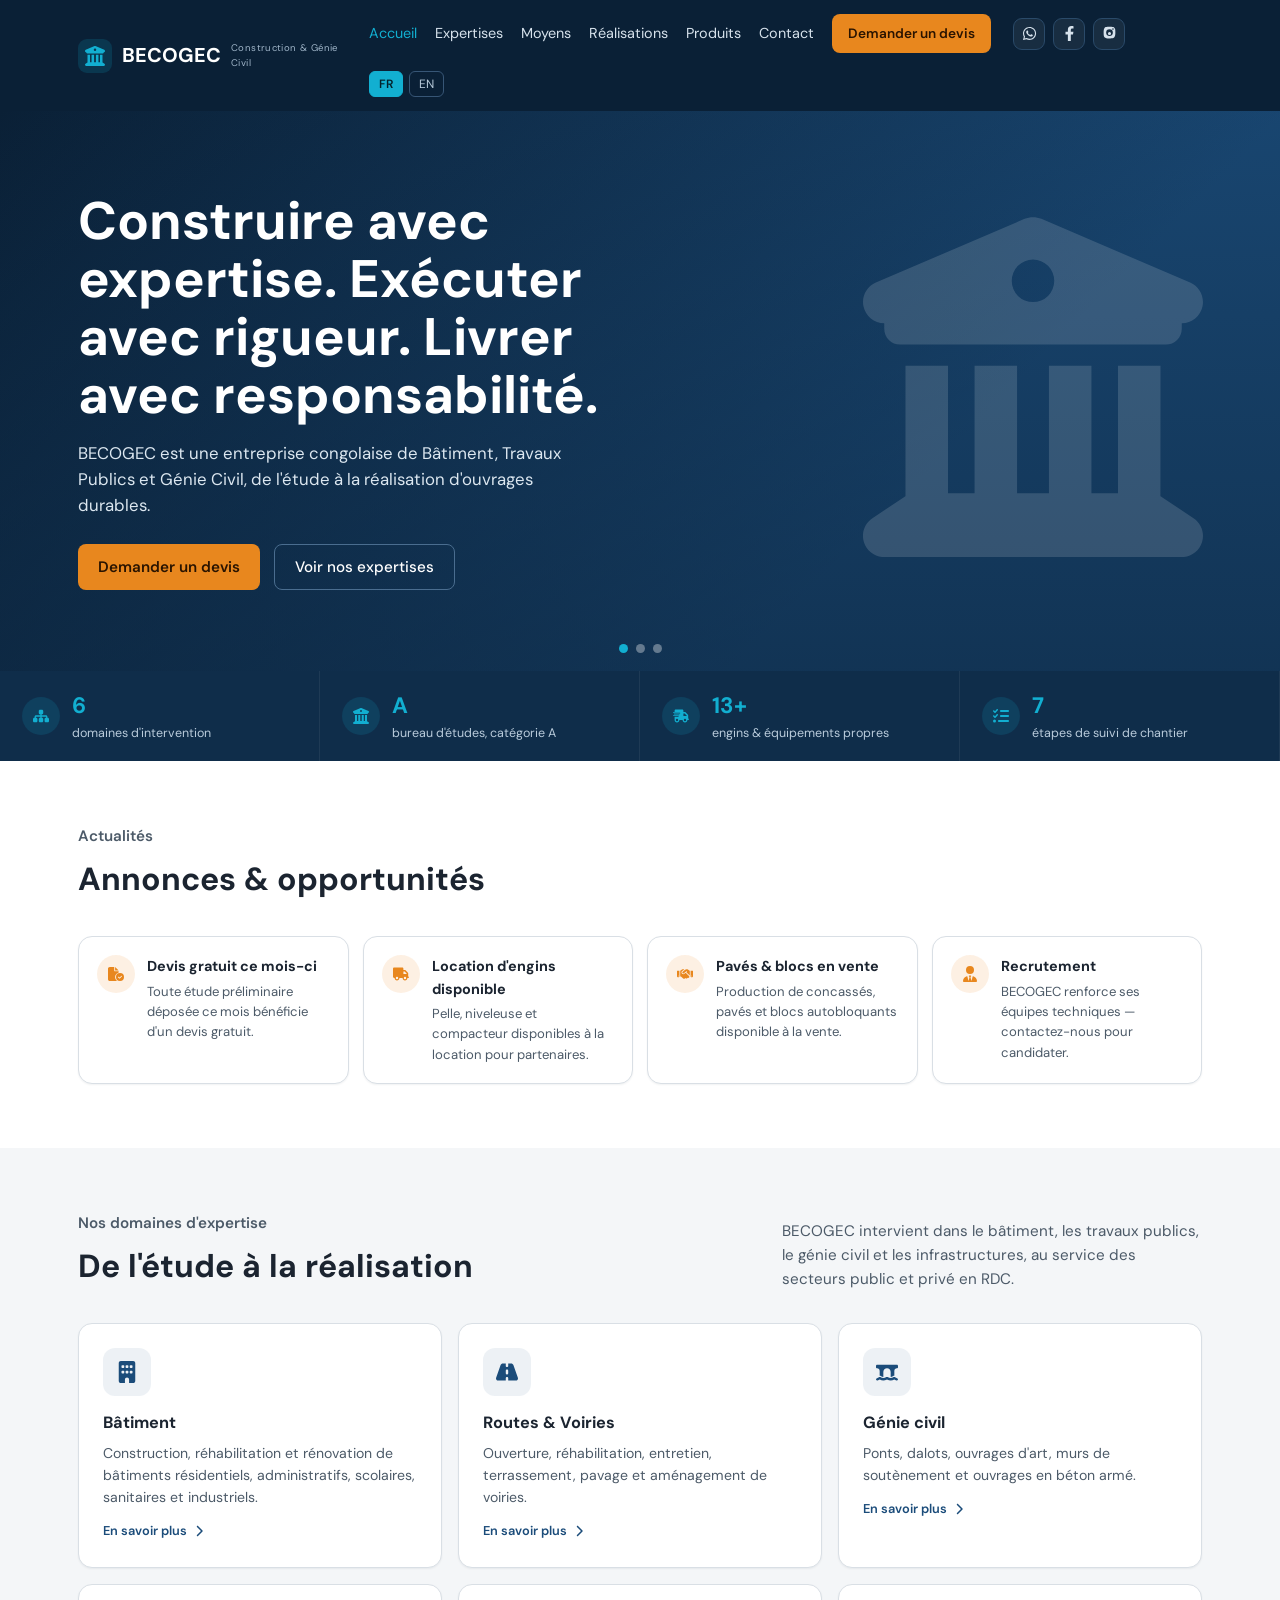
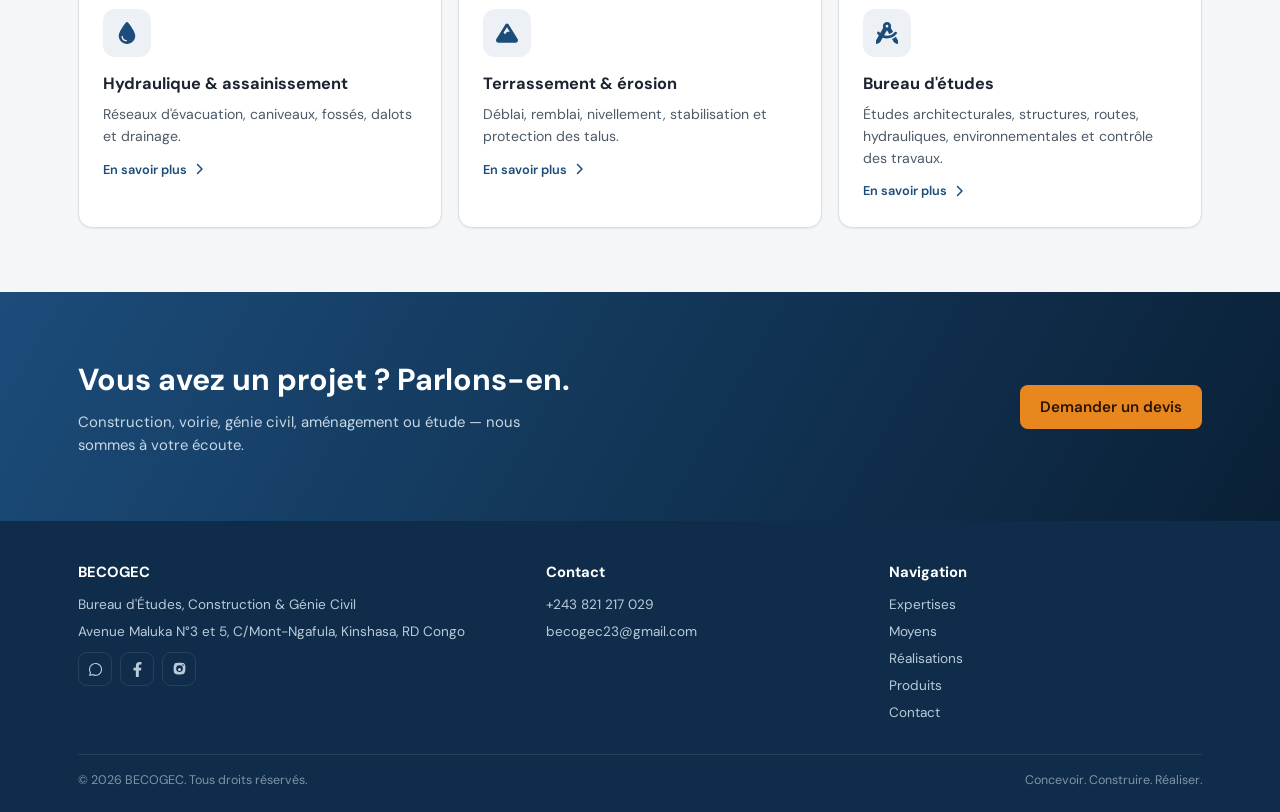
==== becogec-site/index.html @ b19f6047 "Site BECOGEC V1" ====
<!DOCTYPE html>
<html lang="fr">
<head>
<meta charset="UTF-8">
<meta name="viewport" content="width=device-width, initial-scale=1, viewport-fit=cover">
<title>BECOGEC — Bureau d'Études, Construction & Génie Civil</title>
<link rel="preload" as="font" type="font/woff2" href="fonts/dm-sans-variable.woff2">
<link rel="stylesheet" href="css/style.css">
</head>
<body>

<!-- SITE FICTIF / PROJET DE DÉMONSTRATION EN COURS DE DÉVELOPPEMENT — informations non contractuelles, à ne pas utiliser pour des transactions réelles. -->

<header>
  <div class="topbar">
    <div class="brand" data-nav="accueil"><span class="ico" data-icon="stats-bureau" data-size="20"></span>BECOGEC<small data-i18n="tagline_small">Construction & Génie Civil</small></div>
    <nav>
      <div class="navlinks">
        <a data-page="accueil" data-i18n="navh">Accueil</a>
        <a data-page="expertises" data-i18n="nav1">Expertises</a>
        <a data-page="moyens" data-i18n="nav2">Moyens</a>
        <a data-page="realisations" data-i18n="nav5">Réalisations</a>
        <a data-page="produits" data-i18n="nav3">Produits</a>
        <a data-page="contact" data-i18n="nav4">Contact</a>
        <a class="cta-btn" data-nav="contact" data-i18n="nav_cta">Demander un devis</a>
      </div>
      <div class="social">
        <a href="https://wa.me/243821217029" target="_blank" rel="noopener" aria-label="WhatsApp"><svg viewBox="0 0 448 512"><path d="M380.9 97.1C339 55.1 283.2 32 223.9 32c-122.4 0-222 99.6-222 222 0 39.1 10.2 77.3 29.6 111L0 480l117.7-30.9c32.4 17.7 68.9 27 106.1 27h.1c122.3 0 224.1-99.6 224.1-222 0-59.3-25.2-115-67.1-157zm-157 341.6c-33.2 0-65.7-8.9-94-25.7l-6.7-4-69.8 18.3L72 359.2l-4.4-7c-18.5-29.4-28.2-63.3-28.2-98.2 0-101.7 82.8-184.5 184.6-184.5 49.3 0 95.6 19.2 130.4 54.1 34.8 34.9 56.2 81.2 56.1 130.5 0 101.8-84.9 184.6-186.6 184.6zm101.2-138.2c-5.5-2.8-32.8-16.2-37.9-18-5.1-1.9-8.8-2.8-12.5 2.8-3.7 5.6-14.3 18-17.6 21.8-3.2 3.7-6.5 4.2-12 1.4-32.6-16.3-54-29.1-75.5-66-5.7-9.8 5.7-9.1 16.3-30.3 1.8-3.7.9-6.9-.5-9.7-1.4-2.8-12.5-30.1-17.1-41.2-4.5-10.8-9.1-9.3-12.5-9.5-3.2-.2-6.9-.2-10.6-.2-3.7 0-9.7 1.4-14.8 6.9-5.1 5.6-19.4 19-19.4 46.3 0 27.3 19.9 53.7 22.6 57.4 2.8 3.7 39.1 59.7 94.8 83.8 35.2 15.2 49 16.5 66.6 13.9 10.7-1.6 32.8-13.4 37.4-26.4 4.6-13 4.6-24.1 3.2-26.4-1.3-2.5-5-3.9-10.5-6.6z"/></svg></a>
        <a href="https://facebook.com/becogec" target="_blank" rel="noopener" aria-label="Facebook"><svg viewBox="0 0 320 512"><path d="M279.1 288l14.2-92.7h-88.9v-60.1c0-25.4 12.4-50.1 52.2-50.1h40.4V6.3S260.4 0 225.4 0c-73.2 0-121 44.4-121 124.7v70.6H22.9V288h81.5v224h100.2V288z"/></svg></a>
        <a href="https://instagram.com/becogec" target="_blank" rel="noopener" aria-label="Instagram"><svg viewBox="0 0 448 512"><path d="M224 202.7A53.3 53.3 0 1 0 224 309.3 53.3 53.3 0 1 0 224 202.7zM398.8 80c-7.8-19.9-23-35.1-42.9-42.9C325.1 24 251.6 24 224 24s-101.1 0-131.9 13.1c-19.9 7.8-35.1 23-42.9 42.9C24 122.9 24 196.4 24 224s0 101.1 13.1 131.9c7.8 19.9 23 35.1 42.9 42.9C122.9 424 196.4 424 224 424s101.1 0 131.9-13.1c19.9-7.8 35.1-23 42.9-42.9C424 325.1 424 251.6 424 224s0-101.1-13.1-131.9zM224 338.7A114.7 114.7 0 1 1 224 109.3 114.7 114.7 0 1 1 224 338.7zM342.8 132.6a26.7 26.7 0 1 1 0-53.4 26.7 26.7 0 1 1 0 53.4z"/></svg></a>
      </div>
      <div class="langbtns">
        <button data-lang="fr" class="active">FR</button>
        <button data-lang="en">EN</button>
      </div>
    </nav>
  </div>
</header>

<main>

<!-- ACCUEIL -->
<div class="page active" id="page-accueil">
  <section class="hero" style="padding:0;">
    <div class="carousel">
      <div class="slide active"><div class="bg"></div><div class="glyph" data-icon="stats-bureau"></div>
        <div class="slide-inner"><h1 data-i18n="hero_title">Construire avec expertise. Exécuter avec rigueur. Livrer avec responsabilité.</h1>
        <p data-i18n="hero_lead">BECOGEC est une entreprise congolaise de Bâtiment, Travaux Publics et Génie Civil, de l'étude à la réalisation d'ouvrages durables.</p>
        <div class="ctas"><button class="btn-primary" data-nav="contact" data-i18n="hero_cta1">Demander un devis</button><button class="btn-ghost" data-nav="expertises" data-i18n="hero_cta2">Voir nos expertises</button></div></div>
      </div>
      <div class="slide"><div class="bg"></div><div class="glyph" data-icon="routes"></div>
        <div class="slide-inner"><h1 data-i18n="s_r_t">Routes, ouvrages d'art et infrastructures</h1>
        <p data-i18n="s_r_d">Un parc matériel propre — pelle, niveleuse, compacteur, camion-benne — pour exécuter sans dépendre de la sous-traitance.</p>
        <div class="ctas"><button class="btn-primary" data-nav="moyens" data-i18n="s_r_cta">Voir nos équipements</button></div></div>
      </div>
      <div class="slide"><div class="bg"></div><div class="glyph" data-icon="bureau-etudes"></div>
        <div class="slide-inner"><h1 data-i18n="s_b_t">Étude et exécution, une seule équipe</h1>
        <p data-i18n="s_b_d">Un bureau d'études de catégorie A intégré, pour une continuité maîtrisée entre conception et chantier.</p>
        <div class="ctas"><button class="btn-primary" data-nav="realisations" data-i18n="s_b_cta">Nos réalisations</button></div></div>
      </div>
      <div class="dots"></div>
    </div>
    <div class="hero-stats">
      <div><span class="icon-circle on-dark" data-icon="stats-domaines" data-size="16"></span><span><b>6</b><span data-i18n="stat1">domaines d'intervention</span></span></div>
      <div><span class="icon-circle on-dark" data-icon="stats-bureau" data-size="16"></span><span><b>A</b><span data-i18n="stat2">bureau d'études, catégorie A</span></span></div>
      <div><span class="icon-circle on-dark" data-icon="stats-engins" data-size="16"></span><span><b>13+</b><span data-i18n="stat3">engins & équipements propres</span></span></div>
      <div><span class="icon-circle on-dark" data-icon="stats-etapes" data-size="16"></span><span><b>7</b><span data-i18n="stat4">étapes de suivi de chantier</span></span></div>
    </div>
  </section>

  <section class="ads">
    <div class="wrap">
      <div class="section-head"><div><p class="eyebrow" data-i18n="ads_eyebrow">Actualités</p><h2 class="h2" data-i18n="ads_title">Annonces &amp; opportunités</h2></div></div>
      <div class="ads-grid">
        <div class="ad"><span class="icon-circle amber" data-icon="devis" data-size="16"></span><div><b data-i18n="ad1_t">Devis gratuit ce mois-ci</b><p data-i18n="ad1_d">Toute étude préliminaire déposée ce mois bénéficie d'un devis gratuit.</p></div></div>
        <div class="ad"><span class="icon-circle amber" data-icon="camion-benne" data-size="16"></span><div><b data-i18n="ad2_t">Location d'engins disponible</b><p data-i18n="ad2_d">Pelle, niveleuse et compacteur disponibles à la location pour partenaires.</p></div></div>
        <div class="ad"><span class="icon-circle amber" data-icon="vente" data-size="16"></span><div><b data-i18n="ad3_t">Pavés &amp; blocs en vente</b><p data-i18n="ad3_d">Production de concassés, pavés et blocs autobloquants disponible à la vente.</p></div></div>
        <div class="ad"><span class="icon-circle amber" data-icon="emplois" data-size="16"></span><div><b data-i18n="ad4_t">Recrutement</b><p data-i18n="ad4_d">BECOGEC renforce ses équipes techniques — contactez-nous pour candidater.</p></div></div>
      </div>
    </div>
  </section>

  <section id="expertises-preview">
    <div class="wrap">
      <div class="section-head"><div><p class="eyebrow" data-i18n="exp_eyebrow">Nos domaines d'expertise</p><h2 class="h2" data-i18n="exp_title">De l'étude à la réalisation</h2></div>
      <p data-i18n="exp_desc">BECOGEC intervient dans le bâtiment, les travaux publics, le génie civil et les infrastructures, au service des secteurs public et privé en RDC.</p></div>
      <div class="grid" id="home-domain-grid"></div>
    </div>
  </section>

  <section class="cta-band"><div class="wrap">
    <div><h2 data-i18n="ct_title">Vous avez un projet ? Parlons-en.</h2><p data-i18n="ct_desc">Construction, voirie, génie civil, aménagement ou étude — nous sommes à votre écoute.</p></div>
    <button class="btn-primary" data-nav="contact" data-i18n="ct_cta">Demander un devis</button>
  </div></section>
</div>

<!-- EXPERTISES -->
<div class="page" id="page-expertises">
  <section><div class="wrap">
    <div class="section-head"><div><p class="eyebrow" data-i18n="exp_eyebrow">Nos domaines d'expertise</p><h2 class="h2" data-i18n="exp_title">De l'étude à la réalisation</h2></div>
    <p data-i18n="exp_desc">BECOGEC intervient dans le bâtiment, les travaux publics, le génie civil et les infrastructures, au service des secteurs public et privé en RDC.</p></div>
    <div class="grid" id="expertises-grid"></div>
  </div></section>
</div>

<!-- EXPERTISE DETAIL -->
<div class="page" id="page-detail">
  <section class="detail-hero"><div class="wrap">
    <span class="detail-back" data-nav="expertises"><span class="ico icon-flip" data-icon="chevron" data-size="12"></span><span data-i18n="back">Retour aux expertises</span></span>
    <span class="icon-tile on-dark" id="detail-icon"></span>
    <h1 id="detail-title"></h1>
    <p id="detail-desc"></p>
  </div></section>
  <section><div class="wrap">
    <ul class="bullets" id="detail-bullets"></ul>
  </div></section>
</div>

<!-- MOYENS -->
<div class="page" id="page-moyens">
  <section class="band-dark"><div class="wrap">
    <div class="section-head"><div><p class="eyebrow" style="color:var(--cyan);" data-i18n="moy_eyebrow">Nos moyens</p><h2 class="h2" data-i18n="moy_title">Un parc matériel pour des chantiers autonomes</h2></div>
    <p data-i18n="moy_desc">Équipements propres mobilisés directement sur nos chantiers, avec possibilité de location pour partenaires.</p></div>
    <div class="eq-list">
      <div class="eq-item"><span class="icon-circle on-dark" data-icon="excavatrice" data-size="18"></span><div><b data-i18n="e1_t">Pelle excavatrice</b><span data-i18n="e1_d">Caterpillar 320 D3 GC, sur chenilles</span></div></div>
      <div class="eq-item"><span class="icon-circle on-dark" data-icon="niveleuse" data-size="18"></span><div><b data-i18n="e2_t">Niveleuse</b><span data-i18n="e2_d">Zoomlion PY190B</span></div></div>
      <div class="eq-item"><span class="icon-circle on-dark" data-icon="compacteur" data-size="18"></span><div><b data-i18n="e3_t">Compacteur</b><span data-i18n="e3_d">Caterpillar CB24B</span></div></div>
      <div class="eq-item"><span class="icon-circle on-dark" data-icon="camion-benne" data-size="18"></span><div><b data-i18n="e4_t">Camion-benne</b><span data-i18n="e4_d">Sinotruk Howo 6x4, 30 tonnes</span></div></div>
      <div class="eq-item"><span class="icon-circle on-dark" data-icon="concasseur" data-size="18"></span><div><b data-i18n="e5_t">Concasseur</b><span data-i18n="e5_d">Production de concassés 2/8 pour pavés</span></div></div>
      <div class="eq-item"><span class="icon-circle on-dark" data-icon="generateur" data-size="18"></span><div><b data-i18n="e6_t">Groupe électrogène</b><span data-i18n="e6_d">6 KVA avec poste à souder intégré</span></div></div>
      <div class="eq-item"><span class="icon-circle on-dark" data-icon="machine-paves" data-size="18"></span><div><b data-i18n="e7_t">Machine à pavés</b><span data-i18n="e7_d">Production de pavés et blocs autobloquants</span></div></div>
      <div class="eq-item"><span class="icon-circle on-dark" data-icon="solaire" data-size="18"></span><div><b data-i18n="e8_t">Panneaux &amp; pompes solaires</b><span data-i18n="e8_d">Autonomie en eau et énergie sur site</span></div></div>
      <div class="eq-item"><span class="icon-circle on-dark" data-icon="tricycles" data-size="18"></span><div><b data-i18n="e9_t">Tricycles &amp; échafaudages</b><span data-i18n="e9_d">Transport de matériaux, une vingtaine de modules</span></div></div>
    </div>
  </div></section>
</div>

<!-- REALISATIONS -->
<div class="page" id="page-realisations">
  <section><div class="wrap">
    <div class="section-head"><div><p class="eyebrow" data-i18n="re_eyebrow">Réalisations</p><h2 class="h2" data-i18n="re_title">Types de projets que nous réalisons</h2></div>
    <p data-i18n="re_desc">Un aperçu des catégories de chantiers couvertes par nos équipes.</p></div>
    <div class="realis-grid">
      <div class="realis"><div class="top" data-icon="batiment"></div><div class="body"><h3 data-i18n="d1_t">Bâtiment</h3><p data-i18n="re1">Résidentiel, administratif, scolaire, sanitaire, industriel.</p></div></div>
      <div class="realis"><div class="top" data-icon="routes"></div><div class="body"><h3 data-i18n="d2_t">Routes &amp; Voiries</h3><p data-i18n="re2">Ouverture, réhabilitation, pavage, voiries urbaines.</p></div></div>
      <div class="realis"><div class="top" data-icon="genie-civil"></div><div class="body"><h3 data-i18n="d3_t">Génie civil</h3><p data-i18n="re3">Ponts, dalots, murs de soutènement.</p></div></div>
      <div class="realis"><div class="top" data-icon="hydraulique"></div><div class="body"><h3 data-i18n="d4_t">Hydraulique</h3><p data-i18n="re4">Réseaux, caniveaux, ouvrages de drainage.</p></div></div>
      <div class="realis"><div class="top" data-icon="terrassement"></div><div class="body"><h3 data-i18n="d5_t">Terrassement</h3><p data-i18n="re5">Stabilisation et protection contre l'érosion.</p></div></div>
      <div class="realis"><div class="top" data-icon="bureau-etudes"></div><div class="body"><h3 data-i18n="d6_t">Études</h3><p data-i18n="re6">Architecture, structures, hydraulique, environnement.</p></div></div>
    </div>
    <div class="note-box" data-i18n="re_note">Références de chantiers spécifiques (photos, localisation, client) à ajouter dès disponibilité.</div>
  </div></section>
</div>

<!-- PRODUITS -->
<div class="page" id="page-produits">
  <section><div class="wrap">
    <div class="section-head"><div><p class="eyebrow" data-i18n="pr_eyebrow">Nos produits</p><h2 class="h2" data-i18n="pr_title">Des matériaux pour construire durablement</h2></div>
    <p data-i18n="pr_desc">Production propre de matériaux de construction, disponibles pour nos chantiers et pour la vente.</p></div>
    <div class="prod-row">
      <div class="prod"><span class="icon-tile amber" data-icon="concasses"></span><h3 data-i18n="p1_t">Concassés</h3><p data-i18n="p1_d">Granulats pour béton, voiries et aménagements.</p></div>
      <div class="prod"><span class="icon-tile amber" data-icon="paves"></span><h3 data-i18n="p2_t">Pavés</h3><p data-i18n="p2_d">Pavés en béton pour voiries, parkings et espaces extérieurs.</p></div>
      <div class="prod"><span class="icon-tile amber" data-icon="blocs"></span><h3 data-i18n="p3_t">Blocs autobloquants</h3><p data-i18n="p3_d">Blocs pour la construction et l'aménagement.</p></div>
      <div class="prod"><span class="icon-tile amber" data-icon="moellons"></span><h3 data-i18n="p4_t">Moellons</h3><p data-i18n="p4_d">Matériaux rocheux pour différents ouvrages.</p></div>
    </div>
  </div></section>
  <section style="padding-top:0"><div class="wrap">
    <div class="section-head"><div><p class="eyebrow" data-i18n="ap_eyebrow">Notre approche</p><h2 class="h2" data-i18n="ap_title">Une méthode claire, des résultats concrets</h2></div></div>
    <div class="overflow-x"><div class="timeline">
      <div class="tstep"><div class="num-row"><span class="num">01</span><span class="ico" data-icon="analyser" data-size="16" style="color:var(--steel)"></span></div><h3 data-i18n="s1_t">Analyser</h3><p data-i18n="s1_d">Comprendre le projet, les besoins et les contraintes.</p></div>
      <div class="tstep"><div class="num-row"><span class="num">02</span><span class="ico" data-icon="preparer" data-size="16" style="color:var(--steel)"></span></div><h3 data-i18n="s2_t">Préparer</h3><p data-i18n="s2_d">Planifier les travaux et mobiliser équipes et matériel.</p></div>
      <div class="tstep"><div class="num-row"><span class="num">03</span><span class="ico" data-icon="installer" data-size="16" style="color:var(--steel)"></span></div><h3 data-i18n="s3_t">Installer</h3><p data-i18n="s3_d">Mettre en place le chantier et organiser les équipes.</p></div>
      <div class="tstep"><div class="num-row"><span class="num">04</span><span class="ico" data-icon="executer" data-size="16" style="color:var(--steel)"></span></div><h3 data-i18n="s4_t">Exécuter</h3><p data-i18n="s4_d">Réaliser les travaux avec rigueur, selon les plans.</p></div>
      <div class="tstep"><div class="num-row"><span class="num">05</span><span class="ico" data-icon="controler" data-size="16" style="color:var(--steel)"></span></div><h3 data-i18n="s5_t">Contrôler</h3><p data-i18n="s5_d">Assurer la qualité et suivre l'avancement du chantier.</p></div>
      <div class="tstep"><div class="num-row"><span class="num">06</span><span class="ico" data-icon="livrer" data-size="16" style="color:var(--steel)"></span></div><h3 data-i18n="s6_t">Livrer</h3><p data-i18n="s6_d">Vérifications finales et remise de l'ouvrage au client.</p></div>
    </div></div>
  </div></section>
  <section style="padding-top:0"><div class="wrap">
    <div class="why-grid">
      <div class="why-item"><span class="icon-circle" data-icon="expertise" data-size="17"></span><div><h3 data-i18n="w1_t">Une expertise technique éprouvée</h3><p data-i18n="w1_d">Une équipe d'ingénieurs et professionnels expérimentés dans différents domaines du génie civil en RDC.</p></div></div>
      <div class="why-item"><span class="icon-circle" data-icon="capacite" data-size="17"></span><div><h3 data-i18n="w2_t">Une capacité d'exécution propre</h3><p data-i18n="w2_d">Un parc d'équipements propre, permettant une autonomie croissante sur les chantiers.</p></div></div>
      <div class="why-item"><span class="icon-circle" data-icon="integree" data-size="17"></span><div><h3 data-i18n="w3_t">Une approche intégrée</h3><p data-i18n="w3_d">Un bureau d'études intégré facilite la coordination entre conception et exécution.</p></div></div>
      <div class="why-item"><span class="icon-circle" data-icon="resultats" data-size="17"></span><div><h3 data-i18n="w4_t">Une organisation orientée résultats</h3><p data-i18n="w4_d">Notre objectif : mener chaque chantier à son terme, dans les conditions convenues.</p></div></div>
    </div>
  </div></section>
  <div class="trust"><div class="wrap">
    <span><span class="ico" data-icon="shield" data-size="16"></span><b>RCCM</b> KNG/RCCM/23-B-00988</span>
    <span><span class="ico" data-icon="shield" data-size="16"></span><b>ID. NAT.</b> 01-F4200-N30489G</span>
    <span><span class="ico" data-icon="shield" data-size="16"></span><span data-i18n="trust1"><b>ARSP</b> Entreprise enregistrée en sous-traitance</span></span>
    <span><span class="ico" data-icon="shield" data-size="16"></span><span data-i18n="trust2"><b>Agrément ITP</b> Bureau d'études, catégorie A</span></span>
  </div></div>
</div>

<!-- CONTACT -->
<div class="page" id="page-contact">
  <section><div class="wrap">
    <div class="section-head"><div><p class="eyebrow" data-i18n="ctp_eyebrow">Contact</p><h2 class="h2" data-i18n="ct_title">Vous avez un projet ? Parlons-en.</h2></div></div>
    <div class="contact-grid">
      <form id="contact-form">
        <div class="form-field"><label data-i18n="f_name">Nom complet</label><input required type="text" id="f_name"></div>
        <div class="form-field"><label data-i18n="f_email">Email</label><input required type="email" id="f_email"></div>
        <div class="form-field"><label data-i18n="f_type">Type de projet</label>
          <select id="f_type"><option data-i18n="d1_t">Bâtiment</option><option data-i18n="d2_t">Routes & Voiries</option><option data-i18n="d3_t">Génie civil</option><option data-i18n="d4_t">Hydraulique & assainissement</option><option data-i18n="d5_t">Terrassement & érosion</option><option data-i18n="d6_t">Bureau d'études</option></select>
        </div>
        <div class="form-field"><label data-i18n="f_msg">Message</label><textarea id="f_msg"></textarea></div>
        <button type="submit" class="btn-primary" data-i18n="f_send">Envoyer la demande</button>
      </form>
      <div class="contact-info">
        <div class="row"><span class="icon-circle" data-icon="lieu" data-size="16"></span><div><b data-i18n="ci_addr">Adresse</b><span>Avenue Maluka N°3 et 5, C/Mont-Ngafula, Kinshasa, RD Congo</span></div></div>
        <div class="row"><span class="icon-circle" data-icon="telephone" data-size="16"></span><div><b data-i18n="ci_tel">Téléphone</b><span><a href="tel:+243821217029">+243 821 217 029</a></span></div></div>
        <div class="row"><span class="icon-circle" data-icon="email" data-size="16"></span><div><b data-i18n="ci_mail">Email</b><span><a href="mailto:becogec23@gmail.com">becogec23@gmail.com</a></span></div></div>
        <div class="row"><span class="icon-circle" data-icon="whatsapp" data-size="16"></span><div><b data-i18n="ci_soc">Réseaux sociaux</b><div class="foot-social" style="margin-top:8px;">
          <a href="https://wa.me/243821217029" target="_blank" rel="noopener" aria-label="WhatsApp"><svg viewBox="0 0 448 512"><path d="M380.9 97.1C339 55.1 283.2 32 223.9 32c-122.4 0-222 99.6-222 222 0 39.1 10.2 77.3 29.6 111L0 480l117.7-30.9c32.4 17.7 68.9 27 106.1 27h.1c122.3 0 224.1-99.6 224.1-222 0-59.3-25.2-115-67.1-157zm-157 341.6c-33.2 0-65.7-8.9-94-25.7l-6.7-4-69.8 18.3L72 359.2l-4.4-7c-18.5-29.4-28.2-63.3-28.2-98.2 0-101.7 82.8-184.5 184.6-184.5 49.3 0 95.6 19.2 130.4 54.1 34.8 34.9 56.2 81.2 56.1 130.5 0 101.8-84.9 184.6-186.6 184.6z"/></svg></a>
          <a href="https://facebook.com/becogec" target="_blank" rel="noopener" aria-label="Facebook"><svg viewBox="0 0 320 512"><path d="M279.1 288l14.2-92.7h-88.9v-60.1c0-25.4 12.4-50.1 52.2-50.1h40.4V6.3S260.4 0 225.4 0c-73.2 0-121 44.4-121 124.7v70.6H22.9V288h81.5v224h100.2V288z"/></svg></a>
          <a href="https://instagram.com/becogec" target="_blank" rel="noopener" aria-label="Instagram"><svg viewBox="0 0 448 512"><path d="M224 202.7A53.3 53.3 0 1 0 224 309.3 53.3 53.3 0 1 0 224 202.7zM398.8 80c-7.8-19.9-23-35.1-42.9-42.9C325.1 24 251.6 24 224 24s-101.1 0-131.9 13.1c-19.9 7.8-35.1 23-42.9 42.9C24 122.9 24 196.4 24 224s0 101.1 13.1 131.9c7.8 19.9 23 35.1 42.9 42.9C122.9 424 196.4 424 224 424s101.1 0 131.9-13.1c19.9-7.8 35.1-23 42.9-42.9C424 325.1 424 251.6 424 224s0-101.1-13.1-131.9zM224 338.7A114.7 114.7 0 1 1 224 109.3 114.7 114.7 0 1 1 224 338.7zM342.8 132.6a26.7 26.7 0 1 1 0-53.4 26.7 26.7 0 1 1 0 53.4z"/></svg></a>
        </div></div></div>
      </div>
    </div>
  </div></section>
</div>

</main>

<footer>
  <div class="wrap">
    <div class="foot-grid">
      <div><h4>BECOGEC</h4><p data-i18n="foot_tag">Bureau d'Études, Construction & Génie Civil</p><p>Avenue Maluka N°3 et 5, C/Mont-Ngafula, Kinshasa, RD Congo</p>
      <div class="foot-social">
        <a href="https://wa.me/243821217029" target="_blank" rel="noopener" aria-label="WhatsApp"><svg viewBox="0 0 448 512"><path d="M380.9 97.1C339 55.1 283.2 32 223.9 32c-122.4 0-222 99.6-222 222 0 39.1 10.2 77.3 29.6 111L0 480l117.7-30.9c32.4 17.7 68.9 27 106.1 27h.1c122.3 0 224.1-99.6 224.1-222 0-59.3-25.2-115-67.1-157zm-157 341.6c-33.2 0-65.7-8.9-94-25.7l-6.7-4-69.8 18.3L72 359.2l-4.4-7c-18.5-29.4-28.2-63.3-28.2-98.2 0-101.7 82.8-184.5 184.6-184.5 49.3 0 95.6 19.2 130.4 54.1 34.8 34.9 56.2 81.2 56.1 130.5 0 101.8-84.9 184.6-186.6 184.6z"/></svg></a>
        <a href="https://facebook.com/becogec" target="_blank" rel="noopener" aria-label="Facebook"><svg viewBox="0 0 320 512"><path d="M279.1 288l14.2-92.7h-88.9v-60.1c0-25.4 12.4-50.1 52.2-50.1h40.4V6.3S260.4 0 225.4 0c-73.2 0-121 44.4-121 124.7v70.6H22.9V288h81.5v224h100.2V288z"/></svg></a>
        <a href="https://instagram.com/becogec" target="_blank" rel="noopener" aria-label="Instagram"><svg viewBox="0 0 448 512"><path d="M224 202.7A53.3 53.3 0 1 0 224 309.3 53.3 53.3 0 1 0 224 202.7zM398.8 80c-7.8-19.9-23-35.1-42.9-42.9C325.1 24 251.6 24 224 24s-101.1 0-131.9 13.1c-19.9 7.8-35.1 23-42.9 42.9C24 122.9 24 196.4 24 224s0 101.1 13.1 131.9c7.8 19.9 23 35.1 42.9 42.9C122.9 424 196.4 424 224 424s101.1 0 131.9-13.1c19.9-7.8 35.1-23 42.9-42.9C424 325.1 424 251.6 424 224s0-101.1-13.1-131.9zM224 338.7A114.7 114.7 0 1 1 224 109.3 114.7 114.7 0 1 1 224 338.7zM342.8 132.6a26.7 26.7 0 1 1 0-53.4 26.7 26.7 0 1 1 0 53.4z"/></svg></a>
      </div></div>
      <div><h4 data-i18n="foot_h1">Contact</h4><a href="tel:+243821217029">+243 821 217 029</a><a href="mailto:becogec23@gmail.com">becogec23@gmail.com</a></div>
      <div><h4 data-i18n="foot_h2">Navigation</h4>
        <a data-nav="expertises" data-i18n="nav1">Expertises</a><a data-nav="moyens" data-i18n="nav2">Moyens</a>
        <a data-nav="realisations" data-i18n="nav5">Réalisations</a><a data-nav="produits" data-i18n="nav3">Produits</a><a data-nav="contact" data-i18n="nav4">Contact</a>
      </div>
    </div>
    <div class="foot-bottom"><span>© 2026 BECOGEC. <span data-i18n="foot_rights">Tous droits réservés.</span></span><span data-i18n="foot_build">Concevoir. Construire. Réaliser.</span></div>
  </div>
</footer>

<script src="js/icons.js"></script>
<script src="js/main.js"></script>
</body>
</html>
---- becogec-site/css/style.css ----
@font-face{
  font-family:'DM Sans';
  src:url('../fonts/dm-sans-variable.woff2') format('woff2-variations'), url('../fonts/dm-sans-variable.woff2') format('woff2');
  font-weight:400 900;
  font-style:normal;
  font-display:swap;
}
:root{
  --navy:#0A2036; --navy2:#0F2D4A; --steel:#1B4C7A; --cyan:#12AFD1;
  --amber:#E8871E; --paper:#F4F6F8; --ink:#1B2430; --line:#D9DFE5;
  --steel-tint:rgba(27,76,122,.08); --cyan-tint:rgba(18,175,209,.12); --amber-tint:rgba(232,135,30,.12);
  --shadow-sm:0 1px 2px rgba(10,32,54,.06);
  --shadow-md:0 10px 28px rgba(10,32,54,.08);
  --radius:14px;
  padding-top: env(safe-area-inset-top,0px); padding-bottom: env(safe-area-inset-bottom,0px);
}
*{box-sizing:border-box; margin:0; padding:0;}
html{scroll-behavior:smooth;}
body{font-family:'DM Sans',system-ui,sans-serif; color:var(--ink); background:var(--paper); line-height:1.55;}
h1,h2,h3,.brand{font-family:'DM Sans',system-ui,sans-serif; font-weight:700;}
a{color:inherit;}
.wrap{max-width:1180px; margin:0 auto; padding:0 28px;}
.overflow-x{overflow-x:auto;}
.page{display:none;}
.page.active{display:block; animation:fadein .35s ease;}
@keyframes fadein{from{opacity:0; transform:translateY(6px);}to{opacity:1; transform:none;}}
@media (prefers-reduced-motion: reduce){ .page.active{animation:none;} html{scroll-behavior:auto;}}

/* icon utility */
.ico{display:inline-flex; align-items:center; justify-content:center; flex-shrink:0;}
.ico svg{display:block;}
.icon-tile{width:48px; height:48px; border-radius:12px; display:inline-flex; align-items:center; justify-content:center; background:var(--steel-tint); color:var(--steel);}
.icon-tile.on-dark{background:rgba(18,175,209,.14); color:var(--cyan);}
.icon-tile.amber{background:var(--amber-tint); color:var(--amber);}
.icon-circle{width:38px; height:38px; border-radius:50%; display:inline-flex; align-items:center; justify-content:center; background:var(--steel-tint); color:var(--steel); flex-shrink:0;}
.icon-circle.amber{background:var(--amber-tint); color:var(--amber);}
.icon-circle.on-dark{background:rgba(18,175,209,.14); color:var(--cyan);}
.icon-flip{transform:scaleX(-1);}

/* disclaimer */
.disclaimer{background:#3A2408; color:#FFD9A0; font-size:.76rem; text-align:center; padding:7px 14px; padding-top:calc(7px + env(safe-area-inset-top,0px));}

/* header */
header{position:sticky; top:0; z-index:50; background:var(--navy); color:#fff;}
.topbar{display:flex; align-items:center; justify-content:space-between; padding:14px 28px; max-width:1180px; margin:0 auto; gap:14px;}
.brand{font-weight:700; font-size:1.25rem; display:flex; align-items:center; gap:10px; cursor:pointer;}
.brand .ico{width:34px; height:34px; border-radius:9px; background:rgba(18,175,209,.16); color:var(--cyan);}
.brand small{display:block; font-family:'DM Sans',sans-serif; font-weight:400; font-size:.6rem; letter-spacing:.04em; color:#9FB4C8;}
nav{display:flex; align-items:center; gap:18px; font-size:.9rem; flex-wrap:wrap;}
.navlinks{display:flex; gap:18px; align-items:center; flex-wrap:wrap;}
nav a{text-decoration:none; color:#D7E2EC; white-space:nowrap; cursor:pointer;}
nav a:hover, nav a.current{color:var(--cyan);}
.social{display:flex; gap:8px; margin-left:4px;}
.social a{width:32px; height:32px; border-radius:9px; background:rgba(255,255,255,.06); border:1px solid #2A4A69; display:flex; align-items:center; justify-content:center; transition:background .15s,border-color .15s;}
.social a:hover{background:rgba(18,175,209,.14); border-color:var(--cyan);}
.social svg{width:15px; height:15px; fill:#D7E2EC;}
.langbtns{display:flex; gap:6px;}
.langbtns button{background:none; border:1px solid #375676; color:#B9CBDB; padding:4px 9px; border-radius:6px; font-size:.75rem; cursor:pointer; font-family:'DM Sans',sans-serif;}
.langbtns button.active{background:var(--cyan); border-color:var(--cyan); color:#03222c; font-weight:600;}
.cta-btn{background:var(--amber); color:#2A1400; padding:9px 16px; border-radius:8px; font-weight:600; font-size:.85rem; text-decoration:none; white-space:nowrap;}
@media(max-width:920px){.navlinks{display:none;}}

/* hero carousel */
.hero{background:var(--navy); color:#fff; position:relative; overflow:hidden;}
.carousel{position:relative; height:min(72vh,560px); min-height:380px;}
.slide{position:absolute; inset:0; opacity:0; transition:opacity .9s ease; display:flex; align-items:center;}
.slide.active{opacity:1;}
.slide .bg{position:absolute; inset:0; z-index:0;}
.slide:nth-child(1) .bg{background:linear-gradient(135deg,#0A2036,#1B4C7A 70%);}
.slide:nth-child(2) .bg{background:linear-gradient(135deg,#0F2D4A,#12AFD1 120%);}
.slide:nth-child(3) .bg{background:linear-gradient(135deg,#1B4C7A,#E8871E 140%);}
.slide .bg::after{content:"";position:absolute; inset:0; background:linear-gradient(0deg,rgba(10,32,54,.55),rgba(10,32,54,.15));}
.slide .glyph{position:absolute; right:6%; top:50%; transform:translateY(-50%); opacity:.14; z-index:0; color:#fff;}
.slide .glyph svg{width:min(38vw,340px); height:min(38vw,340px);}
.slide-inner{position:relative; z-index:1; padding:0 28px; max-width:1180px; margin:0 auto; width:100%;}
.slide h1{font-size:clamp(2rem,4.4vw,3.3rem); line-height:1.1; font-weight:700; max-width:620px;}
.slide p{margin-top:16px; font-size:1.05rem; color:#DCE7F0; max-width:500px;}
.slide .ctas{margin-top:26px; display:flex; gap:14px; flex-wrap:wrap;}
.btn-primary{background:var(--amber); color:#2A1400; padding:12px 20px; border-radius:8px; font-weight:600; text-decoration:none; cursor:pointer; border:none; font-size:.95rem; font-family:inherit;}
.btn-ghost{border:1px solid #4A6D8F; color:#fff; padding:12px 20px; border-radius:8px; text-decoration:none; font-weight:500; cursor:pointer; background:none; font-size:.95rem; font-family:inherit;}
.dots{position:absolute; bottom:18px; left:0; right:0; display:flex; justify-content:center; gap:8px; z-index:2;}
.dots button{width:9px; height:9px; border-radius:50%; border:none; background:rgba(255,255,255,.35); cursor:pointer;}
.dots button.active{background:var(--cyan);}
.hero-stats{background:var(--navy2); display:flex; gap:0; overflow-x:auto;}
.hero-stats div{flex:1 0 170px; padding:18px 22px; border-right:1px solid #1E3A55; display:flex; align-items:center; gap:12px;}
.hero-stats div b{display:block; font-size:1.4rem; color:var(--cyan);}
.hero-stats div span{font-size:.78rem; color:#B9CBDB;}

/* announcements */
.ads{background:#fff;}
.ads-grid{display:grid; grid-template-columns:repeat(4,1fr); gap:14px;}
.ad{border:1px solid var(--line); border-radius:var(--radius); padding:18px; background:#fff; box-shadow:var(--shadow-sm); display:flex; gap:12px; align-items:flex-start;}
.ad b{display:block; font-size:.9rem; margin-bottom:4px;}
.ad p{font-size:.82rem; color:#4C5A68;}
@media(max-width:880px){.ads-grid{grid-template-columns:1fr 1fr;}}
@media(max-width:560px){.ads-grid{grid-template-columns:1fr;}}

section{padding:64px 0;}
.eyebrow{color:var(--steel); font-weight:600; font-size:.85rem;}
h2.h2{font-size:clamp(1.5rem,3vw,2rem); margin-top:6px; max-width:640px;}
.section-head{display:flex; justify-content:space-between; align-items:flex-end; gap:20px; flex-wrap:wrap; margin-bottom:32px;}
.section-head p{max-width:420px; color:#4C5A68; font-size:.95rem;}

.grid{display:grid; grid-template-columns:repeat(3,1fr); gap:16px;}
.card{background:#fff; padding:24px; cursor:pointer; border:1px solid var(--line); border-radius:var(--radius); box-shadow:var(--shadow-sm); transition:box-shadow .15s,transform .15s,border-color .15s;}
.card:hover{box-shadow:var(--shadow-md); transform:translateY(-2px); border-color:#C7D3DC;}
.card .icon-tile{margin-bottom:14px;}
.card h3{font-size:1.02rem; margin-bottom:8px;}
.card p{font-size:.88rem; color:#4C5A68;}
.card .more{display:inline-flex; align-items:center; gap:6px; margin-top:12px; font-size:.8rem; color:var(--steel); font-weight:600;}
.card .more svg{width:12px; height:12px;}
@media(max-width:880px){.grid{grid-template-columns:1fr 1fr;}}
@media(max-width:560px){.grid{grid-template-columns:1fr;}}

.band-dark{background:var(--navy); color:#fff;}
.band-dark .section-head p{color:#AFC2D3;}
.eq-list{display:grid; grid-template-columns:repeat(3,1fr); gap:16px;}
.eq-item{border:1px solid #24425E; background:rgba(255,255,255,.02); padding:18px 20px; border-radius:var(--radius); display:flex; gap:14px; align-items:flex-start;}
.eq-item b{display:block; color:#fff; font-size:.98rem; margin-bottom:4px;}
.eq-item span{font-size:.84rem; color:#B9CBDB;}
@media(max-width:880px){.eq-list{grid-template-columns:1fr 1fr;}}
@media(max-width:560px){.eq-list{grid-template-columns:1fr;}}

.prod-row{display:grid; grid-template-columns:repeat(4,1fr); gap:16px;}
.prod{background:#fff; border:1px solid var(--line); border-radius:var(--radius); padding:22px; box-shadow:var(--shadow-sm);}
.prod .icon-tile{margin-bottom:14px;}
.prod h3{font-size:.98rem; margin-bottom:6px;}
.prod p{font-size:.84rem; color:#4C5A68;}
@media(max-width:880px){.prod-row{grid-template-columns:1fr 1fr;}}
@media(max-width:520px){.prod-row{grid-template-columns:1fr;}}

.realis-grid{display:grid; grid-template-columns:repeat(3,1fr); gap:16px;}
.realis{border:1px solid var(--line); background:#fff; border-radius:var(--radius); overflow:hidden; box-shadow:var(--shadow-sm);}
.realis .top{height:110px; display:flex; align-items:center; justify-content:center; color:#fff;}
.realis .top svg{width:40px; height:40px;}
.realis:nth-child(1) .top{background:linear-gradient(135deg,var(--steel),var(--navy));}
.realis:nth-child(2) .top{background:linear-gradient(135deg,var(--cyan),var(--steel));}
.realis:nth-child(3) .top{background:linear-gradient(135deg,var(--amber),#B85F00);}
.realis:nth-child(4) .top{background:linear-gradient(135deg,var(--navy),#123);}
.realis:nth-child(5) .top{background:linear-gradient(135deg,var(--steel),var(--cyan));}
.realis:nth-child(6) .top{background:linear-gradient(135deg,#123,var(--amber));}
.realis .body{padding:18px;}
.realis h3{font-size:.95rem; margin-bottom:6px;}
.realis p{font-size:.82rem; color:#4C5A68;}
.note-box{background:#FFF7EA; border:1px solid #F0D9AE; padding:16px 18px; font-size:.85rem; color:#6B4E15; margin-top:26px; border-radius:var(--radius);}
@media(max-width:880px){.realis-grid{grid-template-columns:1fr 1fr;}}
@media(max-width:560px){.realis-grid{grid-template-columns:1fr;}}

.timeline{display:flex; overflow-x:auto; padding-bottom:6px; gap:2px;}
.tstep{flex:1 0 190px; padding:20px 20px 20px 0; border-top:3px solid var(--steel);}
.tstep .num-row{display:flex; align-items:center; gap:10px;}
.tstep .num{font-weight:700; color:var(--amber); font-size:.95rem;}
.tstep h3{font-size:.96rem; margin:8px 0 6px;}
.tstep p{font-size:.82rem; color:#4C5A68;}

.why-grid{display:grid; grid-template-columns:1fr 1fr; gap:16px;}
.why-item{padding:20px; border:1px solid var(--line); border-radius:var(--radius); display:flex; gap:14px; align-items:flex-start; background:#fff; box-shadow:var(--shadow-sm);}
.why-item h3{font-size:1rem; margin-bottom:6px;}
.why-item p{font-size:.88rem; color:#4C5A68;}
@media(max-width:760px){.why-grid{grid-template-columns:1fr;}}

.trust{background:#fff; border-top:1px solid var(--line); border-bottom:1px solid var(--line); padding:22px 0;}
.trust .wrap{display:flex; gap:24px; flex-wrap:wrap; justify-content:space-between; font-size:.78rem; color:#5A6875;}
.trust span{display:inline-flex; align-items:center; gap:8px;}
.trust .ico{color:var(--steel);}
.trust .ico svg{width:16px; height:16px;}

.cta-band{background:linear-gradient(120deg,var(--steel),var(--navy)); color:#fff;}
.cta-band .wrap{display:flex; justify-content:space-between; align-items:center; gap:24px; flex-wrap:wrap;}
.cta-band h2{font-size:clamp(1.4rem,3vw,1.9rem); max-width:520px;}
.cta-band p{color:#C9D8E4; margin-top:8px; max-width:460px; font-size:.93rem;}

.detail-back{font-size:.85rem; color:var(--steel); cursor:pointer; font-weight:600; display:inline-flex; align-items:center; gap:6px; margin-bottom:18px;}
.detail-back svg{width:12px; height:12px;}
.detail-hero{background:var(--navy); color:#fff; padding:50px 0;}
.detail-hero .icon-tile{margin-bottom:16px;}
.detail-hero h1{font-size:clamp(1.6rem,3.4vw,2.4rem);}
.detail-hero p{margin-top:10px; color:#C9D8E4; max-width:560px;}
.bullets{list-style:none; display:grid; grid-template-columns:1fr 1fr; gap:12px 24px; margin-top:10px;}
.bullets li{font-size:.92rem; padding-left:22px; position:relative;}
.bullets li::before{content:""; position:absolute; left:0; top:.4em; width:9px; height:9px; border-radius:2px; background:var(--amber);}
@media(max-width:640px){.bullets{grid-template-columns:1fr;}}

.contact-grid{display:grid; grid-template-columns:1fr 1fr; gap:40px;}
.form-field{margin-bottom:16px;}
.form-field label{display:block; font-size:.82rem; margin-bottom:6px; color:#4C5A68;}
.form-field input, .form-field textarea, .form-field select{width:100%; padding:11px 12px; border:1px solid var(--line); border-radius:8px; font-family:'DM Sans',sans-serif; font-size:.92rem;}
.form-field input:focus, .form-field textarea:focus, .form-field select:focus{outline:2px solid var(--cyan); outline-offset:1px; border-color:var(--cyan);}
.form-field textarea{min-height:110px; resize:vertical;}
.contact-info .row{display:flex; gap:14px; align-items:flex-start; margin-bottom:18px;}
.contact-info .row b{display:block; font-size:.92rem;}
.contact-info .row span{font-size:.85rem; color:#4C5A68;}
@media(max-width:800px){.contact-grid{grid-template-columns:1fr;}}

footer{background:var(--navy2); color:#B9CBDB; padding:40px 0 22px; font-size:.85rem;}
.foot-grid{display:grid; grid-template-columns:1.4fr 1fr 1fr; gap:30px; padding-bottom:24px; border-bottom:1px solid #24425E;}
.foot-grid h4{color:#fff; font-size:.92rem; margin-bottom:10px;}
.foot-grid p, .foot-grid a{display:block; color:#B9CBDB; text-decoration:none; margin-bottom:6px;}
.foot-social{display:flex; gap:8px; margin-top:10px;}
.foot-social a{width:34px; height:34px; border-radius:9px; border:1px solid #24425E; display:flex; align-items:center; justify-content:center; transition:background .15s,border-color .15s;}
.foot-social a:hover{background:rgba(18,175,209,.12); border-color:var(--cyan);}
.foot-social svg{width:15px; height:15px; fill:#B9CBDB;}
.foot-bottom{padding-top:16px; display:flex; justify-content:space-between; flex-wrap:wrap; gap:10px; font-size:.78rem; color:#7D93A7;}
@media(max-width:760px){.foot-grid{grid-template-columns:1fr;}}
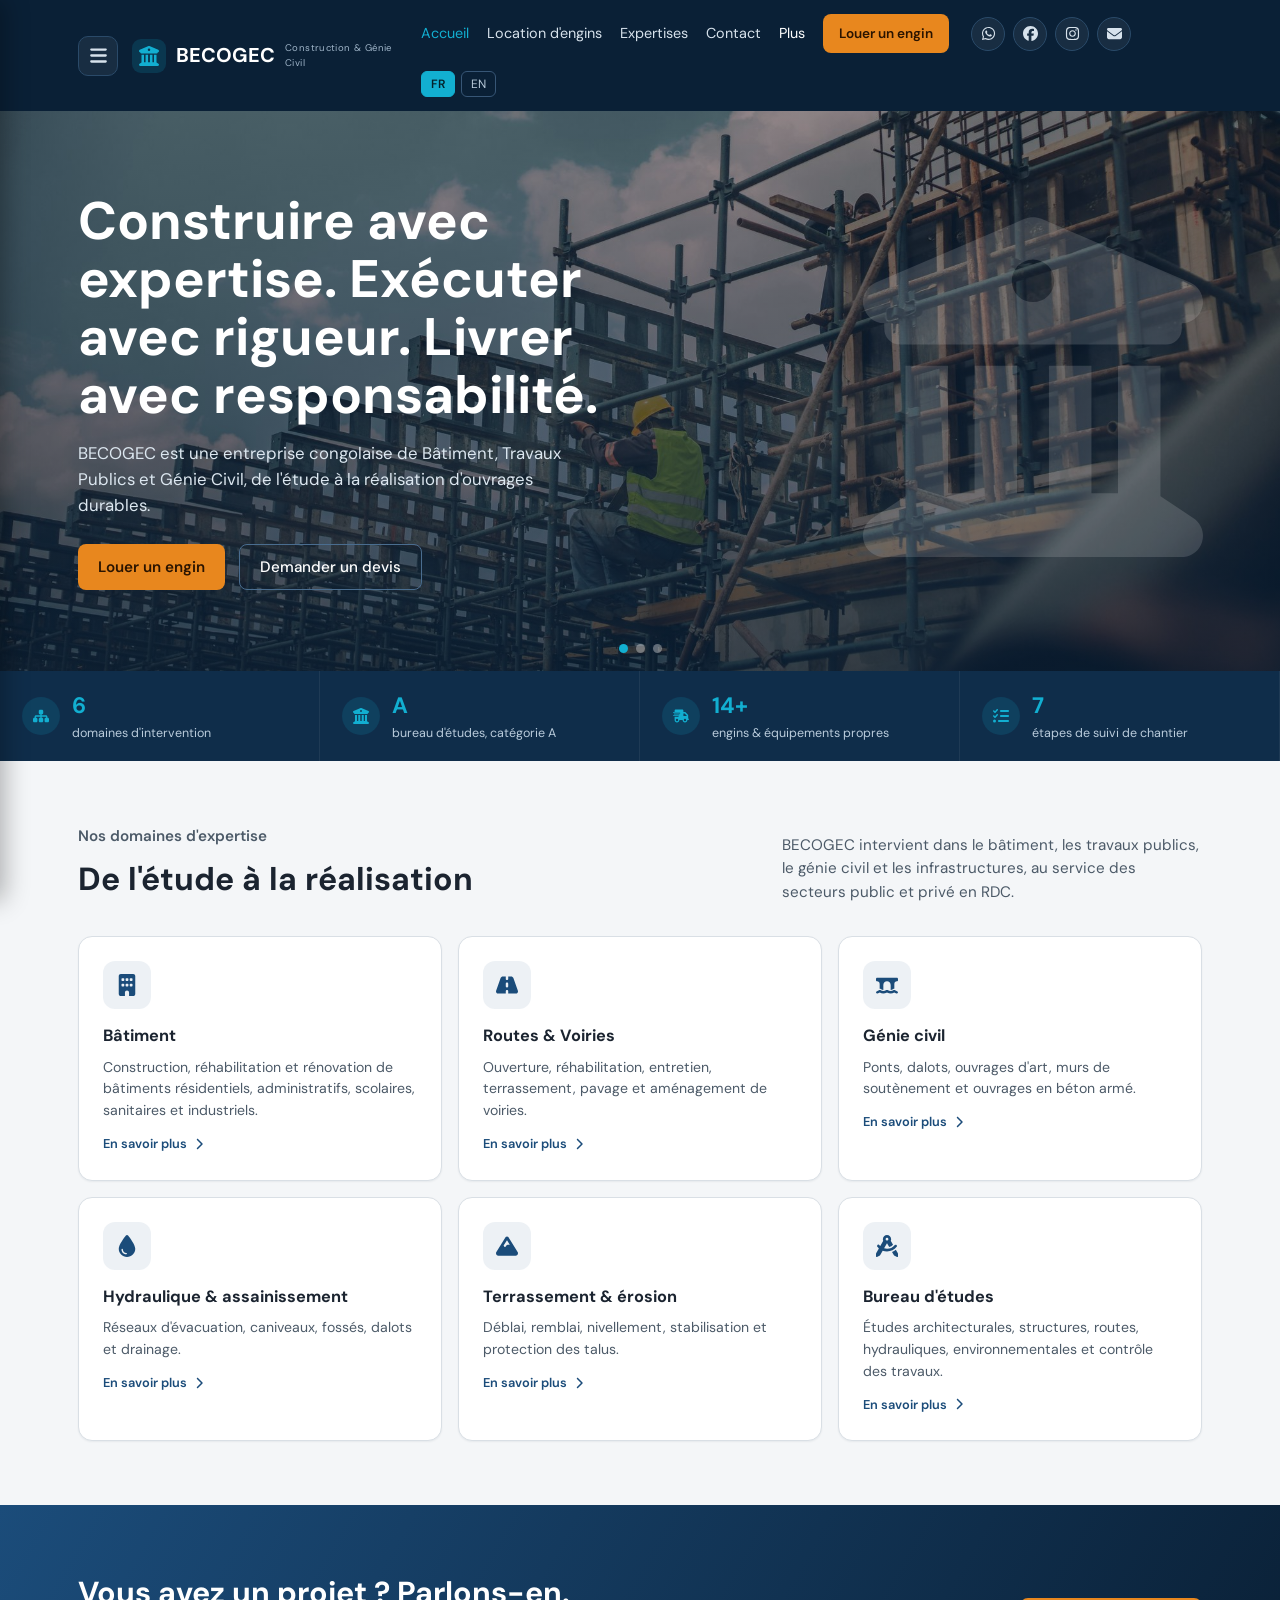
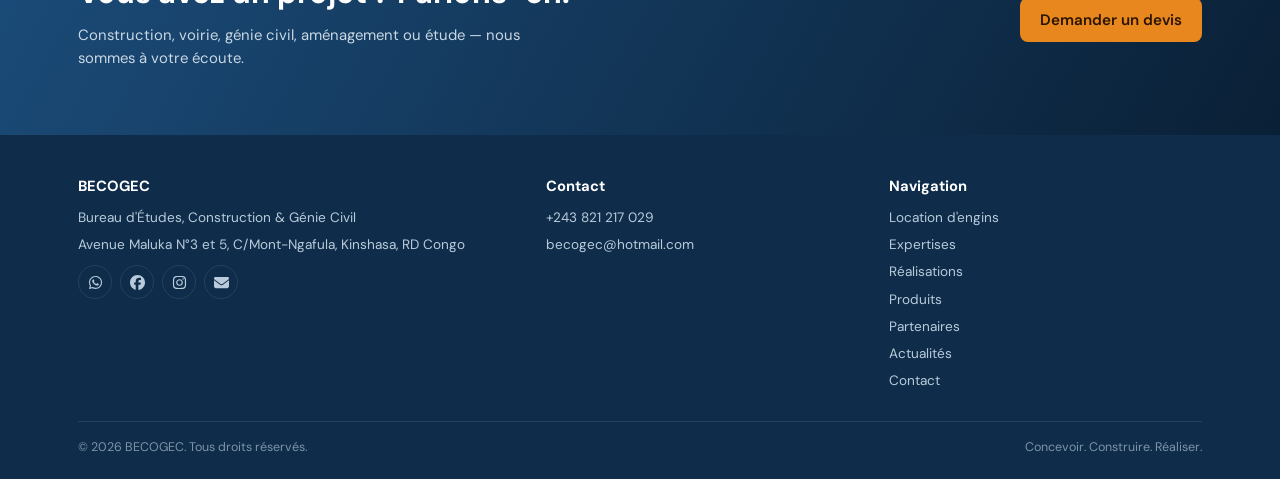
==== commit 34197637: "Menu hamburger, icones pro, page Partenaires, lien Instagram" ====
--- a/becogec-site/index.html
+++ b/becogec-site/index.html
@@ -13,21 +13,30 @@
 
 <header>
   <div class="topbar">
+    <button type="button" class="hamburger-btn" id="menuToggle" aria-label="Menu" aria-expanded="false" aria-controls="siteDrawer"><span class="ico" data-icon="menu" data-size="19"></span></button>
     <div class="brand" data-nav="accueil"><span class="ico" data-icon="stats-bureau" data-size="20"></span>BECOGEC<small data-i18n="tagline_small">Construction & Génie Civil</small></div>
     <nav>
       <div class="navlinks">
         <a data-page="accueil" data-i18n="navh">Accueil</a>
+        <a data-page="moyens" data-i18n="nav2">Location d'engins</a>
         <a data-page="expertises" data-i18n="nav1">Expertises</a>
-        <a data-page="moyens" data-i18n="nav2">Moyens</a>
-        <a data-page="realisations" data-i18n="nav5">Réalisations</a>
-        <a data-page="produits" data-i18n="nav3">Produits</a>
         <a data-page="contact" data-i18n="nav4">Contact</a>
-        <a class="cta-btn" data-nav="contact" data-i18n="nav_cta">Demander un devis</a>
+        <div class="navdrop">
+          <button type="button" class="navdrop-btn" data-i18n="nav_more">Plus <span class="caret">▾</span></button>
+          <div class="navdrop-menu">
+            <a data-page="realisations" data-i18n="nav5">Réalisations</a>
+            <a data-page="produits" data-i18n="nav3">Produits</a>
+            <a data-page="partenaires" data-i18n="nav7">Partenaires</a>
+            <a data-page="actualites" data-i18n="nav6">Actualités</a>
+          </div>
+        </div>
+        <a class="cta-btn" data-nav="moyens" data-i18n="nav_cta">Louer un engin</a>
       </div>
       <div class="social">
-        <a href="https://wa.me/243821217029" target="_blank" rel="noopener" aria-label="WhatsApp"><svg viewBox="0 0 448 512"><path d="M380.9 97.1C339 55.1 283.2 32 223.9 32c-122.4 0-222 99.6-222 222 0 39.1 10.2 77.3 29.6 111L0 480l117.7-30.9c32.4 17.7 68.9 27 106.1 27h.1c122.3 0 224.1-99.6 224.1-222 0-59.3-25.2-115-67.1-157zm-157 341.6c-33.2 0-65.7-8.9-94-25.7l-6.7-4-69.8 18.3L72 359.2l-4.4-7c-18.5-29.4-28.2-63.3-28.2-98.2 0-101.7 82.8-184.5 184.6-184.5 49.3 0 95.6 19.2 130.4 54.1 34.8 34.9 56.2 81.2 56.1 130.5 0 101.8-84.9 184.6-186.6 184.6zm101.2-138.2c-5.5-2.8-32.8-16.2-37.9-18-5.1-1.9-8.8-2.8-12.5 2.8-3.7 5.6-14.3 18-17.6 21.8-3.2 3.7-6.5 4.2-12 1.4-32.6-16.3-54-29.1-75.5-66-5.7-9.8 5.7-9.1 16.3-30.3 1.8-3.7.9-6.9-.5-9.7-1.4-2.8-12.5-30.1-17.1-41.2-4.5-10.8-9.1-9.3-12.5-9.5-3.2-.2-6.9-.2-10.6-.2-3.7 0-9.7 1.4-14.8 6.9-5.1 5.6-19.4 19-19.4 46.3 0 27.3 19.9 53.7 22.6 57.4 2.8 3.7 39.1 59.7 94.8 83.8 35.2 15.2 49 16.5 66.6 13.9 10.7-1.6 32.8-13.4 37.4-26.4 4.6-13 4.6-24.1 3.2-26.4-1.3-2.5-5-3.9-10.5-6.6z"/></svg></a>
-        <a href="https://facebook.com/becogec" target="_blank" rel="noopener" aria-label="Facebook"><svg viewBox="0 0 320 512"><path d="M279.1 288l14.2-92.7h-88.9v-60.1c0-25.4 12.4-50.1 52.2-50.1h40.4V6.3S260.4 0 225.4 0c-73.2 0-121 44.4-121 124.7v70.6H22.9V288h81.5v224h100.2V288z"/></svg></a>
-        <a href="https://instagram.com/becogec" target="_blank" rel="noopener" aria-label="Instagram"><svg viewBox="0 0 448 512"><path d="M224 202.7A53.3 53.3 0 1 0 224 309.3 53.3 53.3 0 1 0 224 202.7zM398.8 80c-7.8-19.9-23-35.1-42.9-42.9C325.1 24 251.6 24 224 24s-101.1 0-131.9 13.1c-19.9 7.8-35.1 23-42.9 42.9C24 122.9 24 196.4 24 224s0 101.1 13.1 131.9c7.8 19.9 23 35.1 42.9 42.9C122.9 424 196.4 424 224 424s101.1 0 131.9-13.1c19.9-7.8 35.1-23 42.9-42.9C424 325.1 424 251.6 424 224s0-101.1-13.1-131.9zM224 338.7A114.7 114.7 0 1 1 224 109.3 114.7 114.7 0 1 1 224 338.7zM342.8 132.6a26.7 26.7 0 1 1 0-53.4 26.7 26.7 0 1 1 0 53.4z"/></svg></a>
+        <a href="https://wa.me/243821217029" target="_blank" rel="noopener" aria-label="WhatsApp" class="ic-wa"><span class="ico" data-icon="whatsapp" data-size="15"></span></a>
+        <a href="https://www.facebook.com/share/19UcqTzUCa/?mibextid=wwXIfr" target="_blank" rel="noopener" aria-label="Facebook" class="ic-fb"><span class="ico" data-icon="facebook" data-size="15"></span></a>
+        <a href="https://www.instagram.com/becogec?stkn=MWVrZWFvN2VrZmw0aQ==" target="_blank" rel="noopener" aria-label="Instagram" class="ic-ig"><span class="ico" data-icon="instagram" data-size="15"></span></a>
+        <a href="mailto:becogec@hotmail.com" aria-label="Email" class="ic-mail"><span class="ico" data-icon="email" data-size="15"></span></a>
       </div>
       <div class="langbtns">
         <button data-lang="fr" class="active">FR</button>
@@ -36,6 +45,42 @@
     </nav>
   </div>
 </header>
+
+<div class="drawer-overlay" id="drawerOverlay"></div>
+<aside class="drawer" id="siteDrawer" aria-hidden="true">
+  <div class="drawer-head">
+    <span class="brand" style="font-size:1.05rem;"><span class="ico" data-icon="stats-bureau" data-size="18"></span>BECOGEC</span>
+    <button type="button" class="drawer-close" id="drawerClose" aria-label="Fermer le menu"><span class="ico" data-icon="close" data-size="14"></span></button>
+  </div>
+  <nav class="drawer-nav">
+    <a data-page="accueil" data-i18n="navh">Accueil</a>
+    <a data-page="moyens" data-i18n="nav2">Location d'engins</a>
+    <a data-page="expertises" data-i18n="nav1">Expertises</a>
+    <a data-page="realisations" data-i18n="nav5">Réalisations</a>
+    <a data-page="produits" data-i18n="nav3">Produits</a>
+    <a data-page="partenaires" data-i18n="nav7">Partenaires</a>
+    <a data-page="actualites" data-i18n="nav6">Actualités</a>
+    <a data-page="contact" data-i18n="nav4">Contact</a>
+  </nav>
+  <div class="drawer-sep"></div>
+  <p class="drawer-label" data-i18n="drawer_support">Support &amp; contact rapide</p>
+  <div class="drawer-support">
+    <a href="tel:+243821217029" class="drawer-item"><span class="icon-circle" data-icon="telephone" data-size="13"></span><span>+243 821 217 029</span></a>
+    <a href="https://wa.me/243821217029" target="_blank" rel="noopener" class="drawer-item"><span class="icon-circle" data-icon="whatsapp" data-size="13"></span><span>WhatsApp</span></a>
+    <a href="mailto:becogec@hotmail.com" class="drawer-item"><span class="icon-circle" data-icon="email" data-size="13"></span><span>becogec@hotmail.com</span></a>
+  </div>
+  <div class="drawer-sep"></div>
+  <div class="drawer-social">
+    <a href="https://www.facebook.com/share/19UcqTzUCa/?mibextid=wwXIfr" target="_blank" rel="noopener" aria-label="Facebook" class="ic-fb"><span class="ico" data-icon="facebook" data-size="15"></span></a>
+    <a href="https://www.instagram.com/becogec?stkn=MWVrZWFvN2VrZmw0aQ==" target="_blank" rel="noopener" aria-label="Instagram" class="ic-ig"><span class="ico" data-icon="instagram" data-size="15"></span></a>
+    <a href="https://wa.me/243821217029" target="_blank" rel="noopener" aria-label="WhatsApp" class="ic-wa"><span class="ico" data-icon="whatsapp" data-size="15"></span></a>
+    <a href="mailto:becogec@hotmail.com" aria-label="Email" class="ic-mail"><span class="ico" data-icon="email" data-size="15"></span></a>
+  </div>
+  <div class="drawer-lang langbtns">
+    <button data-lang="fr" class="active">FR</button>
+    <button data-lang="en">EN</button>
+  </div>
+</aside>
 
 <main>
 
@@ -43,17 +88,17 @@
 <div class="page active" id="page-accueil">
   <section class="hero" style="padding:0;">
     <div class="carousel">
-      <div class="slide active"><div class="bg"></div><div class="glyph" data-icon="stats-bureau"></div>
+      <div class="slide active"><div class="bg"><img src="images/hero-1.jpg" alt="Équipe BECOGEC sur un chantier"></div><div class="glyph" data-icon="stats-bureau"></div>
         <div class="slide-inner"><h1 data-i18n="hero_title">Construire avec expertise. Exécuter avec rigueur. Livrer avec responsabilité.</h1>
         <p data-i18n="hero_lead">BECOGEC est une entreprise congolaise de Bâtiment, Travaux Publics et Génie Civil, de l'étude à la réalisation d'ouvrages durables.</p>
-        <div class="ctas"><button class="btn-primary" data-nav="contact" data-i18n="hero_cta1">Demander un devis</button><button class="btn-ghost" data-nav="expertises" data-i18n="hero_cta2">Voir nos expertises</button></div></div>
-      </div>
-      <div class="slide"><div class="bg"></div><div class="glyph" data-icon="routes"></div>
+        <div class="ctas"><button class="btn-primary" data-nav="moyens" data-i18n="hero_cta1">Louer un engin</button><button class="btn-ghost" data-nav="contact" data-i18n="hero_cta2">Demander un devis</button></div></div>
+      </div>
+      <div class="slide"><div class="bg"><img src="images/hero-2.jpg" alt="Engin de terrassement sur chantier de route"></div><div class="glyph" data-icon="routes"></div>
         <div class="slide-inner"><h1 data-i18n="s_r_t">Routes, ouvrages d'art et infrastructures</h1>
         <p data-i18n="s_r_d">Un parc matériel propre — pelle, niveleuse, compacteur, camion-benne — pour exécuter sans dépendre de la sous-traitance.</p>
         <div class="ctas"><button class="btn-primary" data-nav="moyens" data-i18n="s_r_cta">Voir nos équipements</button></div></div>
       </div>
-      <div class="slide"><div class="bg"></div><div class="glyph" data-icon="bureau-etudes"></div>
+      <div class="slide"><div class="bg"><img src="images/hero-3.jpg" alt="Ingénieurs BECOGEC étudiant un plan sur site"></div><div class="glyph" data-icon="bureau-etudes"></div>
         <div class="slide-inner"><h1 data-i18n="s_b_t">Étude et exécution, une seule équipe</h1>
         <p data-i18n="s_b_d">Un bureau d'études de catégorie A intégré, pour une continuité maîtrisée entre conception et chantier.</p>
         <div class="ctas"><button class="btn-primary" data-nav="realisations" data-i18n="s_b_cta">Nos réalisations</button></div></div>
@@ -63,20 +108,8 @@
     <div class="hero-stats">
       <div><span class="icon-circle on-dark" data-icon="stats-domaines" data-size="16"></span><span><b>6</b><span data-i18n="stat1">domaines d'intervention</span></span></div>
       <div><span class="icon-circle on-dark" data-icon="stats-bureau" data-size="16"></span><span><b>A</b><span data-i18n="stat2">bureau d'études, catégorie A</span></span></div>
-      <div><span class="icon-circle on-dark" data-icon="stats-engins" data-size="16"></span><span><b>13+</b><span data-i18n="stat3">engins & équipements propres</span></span></div>
+      <div><span class="icon-circle on-dark" data-icon="stats-engins" data-size="16"></span><span><b>14+</b><span data-i18n="stat3">engins & équipements propres</span></span></div>
       <div><span class="icon-circle on-dark" data-icon="stats-etapes" data-size="16"></span><span><b>7</b><span data-i18n="stat4">étapes de suivi de chantier</span></span></div>
-    </div>
-  </section>
-
-  <section class="ads">
-    <div class="wrap">
-      <div class="section-head"><div><p class="eyebrow" data-i18n="ads_eyebrow">Actualités</p><h2 class="h2" data-i18n="ads_title">Annonces &amp; opportunités</h2></div></div>
-      <div class="ads-grid">
-        <div class="ad"><span class="icon-circle amber" data-icon="devis" data-size="16"></span><div><b data-i18n="ad1_t">Devis gratuit ce mois-ci</b><p data-i18n="ad1_d">Toute étude préliminaire déposée ce mois bénéficie d'un devis gratuit.</p></div></div>
-        <div class="ad"><span class="icon-circle amber" data-icon="camion-benne" data-size="16"></span><div><b data-i18n="ad2_t">Location d'engins disponible</b><p data-i18n="ad2_d">Pelle, niveleuse et compacteur disponibles à la location pour partenaires.</p></div></div>
-        <div class="ad"><span class="icon-circle amber" data-icon="vente" data-size="16"></span><div><b data-i18n="ad3_t">Pavés &amp; blocs en vente</b><p data-i18n="ad3_d">Production de concassés, pavés et blocs autobloquants disponible à la vente.</p></div></div>
-        <div class="ad"><span class="icon-circle amber" data-icon="emplois" data-size="16"></span><div><b data-i18n="ad4_t">Recrutement</b><p data-i18n="ad4_d">BECOGEC renforce ses équipes techniques — contactez-nous pour candidater.</p></div></div>
-      </div>
     </div>
   </section>
 
@@ -116,22 +149,54 @@
   </div></section>
 </div>
 
-<!-- MOYENS -->
+<!-- MOYENS / LOCATION D'ENGINS -->
 <div class="page" id="page-moyens">
   <section class="band-dark"><div class="wrap">
-    <div class="section-head"><div><p class="eyebrow" style="color:var(--cyan);" data-i18n="moy_eyebrow">Nos moyens</p><h2 class="h2" data-i18n="moy_title">Un parc matériel pour des chantiers autonomes</h2></div>
-    <p data-i18n="moy_desc">Équipements propres mobilisés directement sur nos chantiers, avec possibilité de location pour partenaires.</p></div>
+    <div class="section-head"><div><p class="eyebrow" style="color:var(--cyan);" data-i18n="moy_eyebrow">Location d'engins</p><h2 class="h2" data-i18n="moy_title">Nos machines disponibles à la location</h2></div>
+    <p data-i18n="moy_desc">BECOGEC met à disposition ses propres engins et équipements pour les chantiers de ses partenaires, en parallèle de ses travaux de construction et bureau d'études.</p></div>
+
+    <p class="eq-cat" data-i18n="eq_cat1">Terrassement &amp; transport</p>
     <div class="eq-list">
-      <div class="eq-item"><span class="icon-circle on-dark" data-icon="excavatrice" data-size="18"></span><div><b data-i18n="e1_t">Pelle excavatrice</b><span data-i18n="e1_d">Caterpillar 320 D3 GC, sur chenilles</span></div></div>
-      <div class="eq-item"><span class="icon-circle on-dark" data-icon="niveleuse" data-size="18"></span><div><b data-i18n="e2_t">Niveleuse</b><span data-i18n="e2_d">Zoomlion PY190B</span></div></div>
-      <div class="eq-item"><span class="icon-circle on-dark" data-icon="compacteur" data-size="18"></span><div><b data-i18n="e3_t">Compacteur</b><span data-i18n="e3_d">Caterpillar CB24B</span></div></div>
-      <div class="eq-item"><span class="icon-circle on-dark" data-icon="camion-benne" data-size="18"></span><div><b data-i18n="e4_t">Camion-benne</b><span data-i18n="e4_d">Sinotruk Howo 6x4, 30 tonnes</span></div></div>
-      <div class="eq-item"><span class="icon-circle on-dark" data-icon="concasseur" data-size="18"></span><div><b data-i18n="e5_t">Concasseur</b><span data-i18n="e5_d">Production de concassés 2/8 pour pavés</span></div></div>
-      <div class="eq-item"><span class="icon-circle on-dark" data-icon="generateur" data-size="18"></span><div><b data-i18n="e6_t">Groupe électrogène</b><span data-i18n="e6_d">6 KVA avec poste à souder intégré</span></div></div>
-      <div class="eq-item"><span class="icon-circle on-dark" data-icon="machine-paves" data-size="18"></span><div><b data-i18n="e7_t">Machine à pavés</b><span data-i18n="e7_d">Production de pavés et blocs autobloquants</span></div></div>
-      <div class="eq-item"><span class="icon-circle on-dark" data-icon="solaire" data-size="18"></span><div><b data-i18n="e8_t">Panneaux &amp; pompes solaires</b><span data-i18n="e8_d">Autonomie en eau et énergie sur site</span></div></div>
-      <div class="eq-item"><span class="icon-circle on-dark" data-icon="tricycles" data-size="18"></span><div><b data-i18n="e9_t">Tricycles &amp; échafaudages</b><span data-i18n="e9_d">Transport de matériaux, une vingtaine de modules</span></div></div>
-    </div>
+      <div class="eq-item has-photo"><div class="eq-photo"><img src="images/equip-pelle.jpg" alt="Pelle excavatrice BECOGEC" loading="lazy"><span class="avail-badge" data-i18n="avail_yes">Disponible</span></div><div class="eq-body"><b data-i18n="e1_t">Pelle excavatrice</b><span data-i18n="e1_d">Caterpillar 320 D3 GC, sur chenilles — année 2023</span></div></div>
+      <div class="eq-item has-photo"><div class="eq-photo"><img src="images/equip-tractopelle.jpg" alt="Tractopelle BECOGEC" loading="lazy"><span class="avail-badge" data-i18n="avail_yes">Disponible</span></div><div class="eq-body"><b data-i18n="e13_t">Tractopelle</b><span data-i18n="e13_d">Chargeuse-pelleteuse, pour terrassement et drainage</span></div></div>
+      <div class="eq-item"><span class="icon-circle on-dark" data-icon="niveleuse" data-size="18"></span><div><b data-i18n="e2_t">Niveleuse</b><span data-i18n="e2_d">Zoomlion PY190B — année 2007</span></div><span class="avail-badge on-dark" data-i18n="avail_yes">Disponible</span></div>
+      <div class="eq-item"><span class="icon-circle on-dark" data-icon="compacteur" data-size="18"></span><div><b data-i18n="e3_t">Compacteur</b><span data-i18n="e3_d">Caterpillar CB24B — année 2013</span></div><span class="avail-badge on-dark" data-i18n="avail_yes">Disponible</span></div>
+      <div class="eq-item"><span class="icon-circle on-dark" data-icon="camion-benne" data-size="18"></span><div><b data-i18n="e4_t">Camion-benne</b><span data-i18n="e4_d">Sinotruk Howo 6x4, 30 tonnes, 10 roues</span></div><span class="avail-badge on-dark" data-i18n="avail_yes">Disponible</span></div>
+      <div class="eq-item has-photo"><div class="eq-photo"><img src="images/equip-tricycles.jpg" alt="Tricycles de transport BECOGEC" loading="lazy"><span class="avail-badge" data-i18n="avail_yes">Disponible</span></div><div class="eq-body"><b data-i18n="e9_t">Tricycles de transport</b><span data-i18n="e9_d">OMOTO, plus d'1 tonne de charge chacun (x2)</span></div></div>
+    </div>
+
+    <p class="eq-cat" data-i18n="eq_cat2">Production de matériaux</p>
+    <div class="eq-list">
+      <div class="eq-item has-photo"><div class="eq-photo"><img src="images/equip-concasseur.jpg" alt="Concasseur BECOGEC" loading="lazy"><span class="avail-badge" data-i18n="avail_yes">Disponible</span></div><div class="eq-body"><b data-i18n="e5_t">Concasseur</b><span data-i18n="e5_d">Production de concassés 2/8 pour pavés</span></div></div>
+      <div class="eq-item has-photo"><div class="eq-photo"><img src="images/equip-paves.jpg" alt="Machine à pavés BECOGEC" loading="lazy"><span class="avail-badge" data-i18n="avail_yes">Disponible</span></div><div class="eq-body"><b data-i18n="e7_t">Machine à pavés</b><span data-i18n="e7_d">Moteur de vibration intégré</span></div></div>
+      <div class="eq-item has-photo"><div class="eq-photo"><img src="images/equip-plaque.jpg" alt="Plaque vibrante BECOGEC" loading="lazy"><span class="avail-badge" data-i18n="avail_yes">Disponible</span></div><div class="eq-body"><b data-i18n="e11_t">Plaque vibrante</b><span data-i18n="e11_d">Marque Subaru, compactage de petites surfaces</span></div></div>
+      <div class="eq-item has-photo"><div class="eq-photo"><img src="images/equip-betonniere.jpg" alt="Bétonnière BECOGEC" loading="lazy"><span class="avail-badge" data-i18n="avail_yes">Disponible</span></div><div class="eq-body"><b data-i18n="e12_t">Bétonnière</b><span data-i18n="e12_d">Malaxage de béton sur chantier</span></div></div>
+    </div>
+
+    <p class="eq-cat" data-i18n="eq_cat3">Autonomie de chantier</p>
+    <div class="eq-list">
+      <div class="eq-item has-photo"><div class="eq-photo"><img src="images/equip-generateur.jpg" alt="Groupe électrogène BECOGEC" loading="lazy"><span class="avail-badge" data-i18n="avail_yes">Disponible</span></div><div class="eq-body"><b data-i18n="e6_t">Groupe électrogène</b><span data-i18n="e6_d">6 KVA, marque Turbo Max, poste à souder intégré</span></div></div>
+      <div class="eq-item has-photo"><div class="eq-photo"><img src="images/equip-solaire.jpg" alt="Panneaux et pompe solaires BECOGEC" loading="lazy"><span class="avail-badge" data-i18n="avail_yes">Disponible</span></div><div class="eq-body"><b data-i18n="e8_t">Panneaux &amp; pompes solaires</b><span data-i18n="e8_d">Autonomie en eau et énergie sur site</span></div></div>
+      <div class="eq-item has-photo"><div class="eq-photo"><img src="images/equip-echafaudage.jpg" alt="Échafaudages BECOGEC" loading="lazy"><span class="avail-badge" data-i18n="avail_yes">Disponible</span></div><div class="eq-body"><b data-i18n="e10_t">Échafaudages</b><span data-i18n="e10_d">Une vingtaine de modules disponibles</span></div></div>
+    </div>
+
+    <div class="note-box" data-i18n="eq_note">Statut mis à jour régulièrement. Pour confirmer la disponibilité d'un engin à une date précise, contactez-nous directement.</div>
+  </div></section>
+
+  <section><div class="wrap">
+    <div class="section-head"><div><p class="eyebrow" data-i18n="vid_eyebrow">En action</p><h2 class="h2" data-i18n="vid_title">Nos engins sur le terrain</h2></div></div>
+    <div class="video-grid">
+      <video controls preload="none" poster="images/equip-pelle.jpg" playsinline><source src="videos/engin-2.mp4" type="video/mp4"></video>
+      <video controls preload="none" playsinline><source src="videos/engin-1.mp4" type="video/mp4"></video>
+      <video controls preload="none" playsinline><source src="videos/engin-3.mp4" type="video/mp4"></video>
+      <video controls preload="none" playsinline><source src="videos/engin-4.mp4" type="video/mp4"></video>
+      <video controls preload="none" poster="images/equip-tractopelle.jpg" playsinline><source src="videos/engin-5.mp4" type="video/mp4"></video>
+    </div>
+  </div></section>
+
+  <section class="cta-band"><div class="wrap">
+    <div><h2 data-i18n="eq_cta_title">Besoin d'un engin pour votre chantier ?</h2><p data-i18n="eq_cta_desc">Contactez-nous pour connaître les modalités et la durée de location.</p></div>
+    <button class="btn-primary" data-nav="contact" data-i18n="eq_cta_btn">Nous contacter</button>
   </div></section>
 </div>
 
@@ -149,6 +214,14 @@
       <div class="realis"><div class="top" data-icon="bureau-etudes"></div><div class="body"><h3 data-i18n="d6_t">Études</h3><p data-i18n="re6">Architecture, structures, hydraulique, environnement.</p></div></div>
     </div>
     <div class="note-box" data-i18n="re_note">Références de chantiers spécifiques (photos, localisation, client) à ajouter dès disponibilité.</div>
+    <div class="section-head" style="margin-top:44px;"><div><p class="eyebrow" data-i18n="re_gal_eyebrow">En images</p><h2 class="h2" data-i18n="re_gal_title">Sur le terrain</h2></div></div>
+    <div class="photo-grid">
+      <figure><img src="images/realis-1.jpg" alt="Ingénieur BECOGEC sur chantier" loading="lazy"></figure>
+      <figure><img src="images/realis-2.jpg" alt="Étude de plans BECOGEC" loading="lazy"></figure>
+      <figure><img src="images/realis-3.jpg" alt="Équipe BECOGEC en ferraillage et coffrage" loading="lazy"></figure>
+      <figure><img src="images/realis-4.jpg" alt="Étude de terrain BECOGEC en milieu naturel" loading="lazy"></figure>
+      <figure><img src="images/realis-5.jpg" alt="Reconnaissance de site par l'équipe BECOGEC" loading="lazy"></figure>
+    </div>
   </div></section>
 </div>
 
@@ -191,28 +264,50 @@
   </div></div>
 </div>
 
+<!-- PARTENAIRES -->
+<div class="page" id="page-partenaires">
+  <section><div class="wrap">
+    <div class="section-head"><div><p class="eyebrow" data-i18n="pa_eyebrow">Partenaires</p><h2 class="h2" data-i18n="pa_title">Ils nous font confiance</h2></div>
+    <p data-i18n="pa_desc">BECOGEC construit des partenariats durables avec des clients, fournisseurs et institutions en RDC et à l'international.</p></div>
+    <div class="note-box" data-i18n="pa_empty">Nos partenaires seront présentés ici prochainement. Vous représentez une entreprise ou une institution intéressée par un partenariat avec BECOGEC ?</div>
+  </div></section>
+  <section class="cta-band"><div class="wrap">
+    <div><h2 data-i18n="pa_cta_title">Devenir partenaire de BECOGEC</h2><p data-i18n="pa_cta_desc">Contactez-nous pour explorer ensemble les opportunités de collaboration.</p></div>
+    <button class="btn-primary" data-nav="contact" data-i18n="pa_cta_btn">Nous contacter</button>
+  </div></section>
+</div>
+
+<!-- ACTUALITES -->
+<div class="page" id="page-actualites">
+  <section class="band-dark"><div class="wrap">
+    <div class="section-head"><div><p class="eyebrow" style="color:var(--cyan);" data-i18n="ads_eyebrow">Actualités</p><h2 class="h2" data-i18n="ads_title">Annonces &amp; opportunités</h2></div></div>
+    <div class="note-box" data-i18n="ads_empty">Nos actualités sont en cours de mise à jour. De nouvelles annonces seront publiées très bientôt — revenez nous voir !</div>
+  </div></section>
+</div>
+
 <!-- CONTACT -->
 <div class="page" id="page-contact">
   <section><div class="wrap">
     <div class="section-head"><div><p class="eyebrow" data-i18n="ctp_eyebrow">Contact</p><h2 class="h2" data-i18n="ct_title">Vous avez un projet ? Parlons-en.</h2></div></div>
     <div class="contact-grid">
       <form id="contact-form">
-        <div class="form-field"><label data-i18n="f_name">Nom complet</label><input required type="text" id="f_name"></div>
-        <div class="form-field"><label data-i18n="f_email">Email</label><input required type="email" id="f_email"></div>
+        <div class="form-field"><label data-i18n="f_name">Nom complet</label><input required type="text" id="f_name" name="name"></div>
+        <div class="form-field"><label data-i18n="f_email">Email</label><input required type="email" id="f_email" name="email"></div>
         <div class="form-field"><label data-i18n="f_type">Type de projet</label>
-          <select id="f_type"><option data-i18n="d1_t">Bâtiment</option><option data-i18n="d2_t">Routes & Voiries</option><option data-i18n="d3_t">Génie civil</option><option data-i18n="d4_t">Hydraulique & assainissement</option><option data-i18n="d5_t">Terrassement & érosion</option><option data-i18n="d6_t">Bureau d'études</option></select>
+          <select id="f_type" name="project_type"><option data-i18n="d1_t">Bâtiment</option><option data-i18n="d2_t">Routes & Voiries</option><option data-i18n="d3_t">Génie civil</option><option data-i18n="d4_t">Hydraulique & assainissement</option><option data-i18n="d5_t">Terrassement & érosion</option><option data-i18n="d6_t">Bureau d'études</option></select>
         </div>
-        <div class="form-field"><label data-i18n="f_msg">Message</label><textarea id="f_msg"></textarea></div>
-        <button type="submit" class="btn-primary" data-i18n="f_send">Envoyer la demande</button>
+        <div class="form-field"><label data-i18n="f_msg">Message</label><textarea id="f_msg" name="message"></textarea></div>
+        <button type="submit" class="btn-primary" id="f_submit_btn" data-i18n="f_send">Envoyer la demande</button>
+        <div id="f_status" class="note-box" style="display:none; margin-top:14px;"></div>
       </form>
       <div class="contact-info">
         <div class="row"><span class="icon-circle" data-icon="lieu" data-size="16"></span><div><b data-i18n="ci_addr">Adresse</b><span>Avenue Maluka N°3 et 5, C/Mont-Ngafula, Kinshasa, RD Congo</span></div></div>
         <div class="row"><span class="icon-circle" data-icon="telephone" data-size="16"></span><div><b data-i18n="ci_tel">Téléphone</b><span><a href="tel:+243821217029">+243 821 217 029</a></span></div></div>
-        <div class="row"><span class="icon-circle" data-icon="email" data-size="16"></span><div><b data-i18n="ci_mail">Email</b><span><a href="mailto:becogec23@gmail.com">becogec23@gmail.com</a></span></div></div>
+        <div class="row"><span class="icon-circle" data-icon="email" data-size="16"></span><div><b data-i18n="ci_mail">Email</b><span><a href="mailto:becogec@hotmail.com">becogec@hotmail.com</a></span></div></div>
         <div class="row"><span class="icon-circle" data-icon="whatsapp" data-size="16"></span><div><b data-i18n="ci_soc">Réseaux sociaux</b><div class="foot-social" style="margin-top:8px;">
-          <a href="https://wa.me/243821217029" target="_blank" rel="noopener" aria-label="WhatsApp"><svg viewBox="0 0 448 512"><path d="M380.9 97.1C339 55.1 283.2 32 223.9 32c-122.4 0-222 99.6-222 222 0 39.1 10.2 77.3 29.6 111L0 480l117.7-30.9c32.4 17.7 68.9 27 106.1 27h.1c122.3 0 224.1-99.6 224.1-222 0-59.3-25.2-115-67.1-157zm-157 341.6c-33.2 0-65.7-8.9-94-25.7l-6.7-4-69.8 18.3L72 359.2l-4.4-7c-18.5-29.4-28.2-63.3-28.2-98.2 0-101.7 82.8-184.5 184.6-184.5 49.3 0 95.6 19.2 130.4 54.1 34.8 34.9 56.2 81.2 56.1 130.5 0 101.8-84.9 184.6-186.6 184.6z"/></svg></a>
-          <a href="https://facebook.com/becogec" target="_blank" rel="noopener" aria-label="Facebook"><svg viewBox="0 0 320 512"><path d="M279.1 288l14.2-92.7h-88.9v-60.1c0-25.4 12.4-50.1 52.2-50.1h40.4V6.3S260.4 0 225.4 0c-73.2 0-121 44.4-121 124.7v70.6H22.9V288h81.5v224h100.2V288z"/></svg></a>
-          <a href="https://instagram.com/becogec" target="_blank" rel="noopener" aria-label="Instagram"><svg viewBox="0 0 448 512"><path d="M224 202.7A53.3 53.3 0 1 0 224 309.3 53.3 53.3 0 1 0 224 202.7zM398.8 80c-7.8-19.9-23-35.1-42.9-42.9C325.1 24 251.6 24 224 24s-101.1 0-131.9 13.1c-19.9 7.8-35.1 23-42.9 42.9C24 122.9 24 196.4 24 224s0 101.1 13.1 131.9c7.8 19.9 23 35.1 42.9 42.9C122.9 424 196.4 424 224 424s101.1 0 131.9-13.1c19.9-7.8 35.1-23 42.9-42.9C424 325.1 424 251.6 424 224s0-101.1-13.1-131.9zM224 338.7A114.7 114.7 0 1 1 224 109.3 114.7 114.7 0 1 1 224 338.7zM342.8 132.6a26.7 26.7 0 1 1 0-53.4 26.7 26.7 0 1 1 0 53.4z"/></svg></a>
+          <a href="https://wa.me/243821217029" target="_blank" rel="noopener" aria-label="WhatsApp" class="ic-wa"><span class="ico" data-icon="whatsapp" data-size="15"></span></a>
+          <a href="https://www.facebook.com/share/19UcqTzUCa/?mibextid=wwXIfr" target="_blank" rel="noopener" aria-label="Facebook" class="ic-fb"><span class="ico" data-icon="facebook" data-size="15"></span></a>
+          <a href="https://www.instagram.com/becogec?stkn=MWVrZWFvN2VrZmw0aQ==" target="_blank" rel="noopener" aria-label="Instagram" class="ic-ig"><span class="ico" data-icon="instagram" data-size="15"></span></a>
         </div></div></div>
       </div>
     </div>
@@ -226,14 +321,15 @@
     <div class="foot-grid">
       <div><h4>BECOGEC</h4><p data-i18n="foot_tag">Bureau d'Études, Construction & Génie Civil</p><p>Avenue Maluka N°3 et 5, C/Mont-Ngafula, Kinshasa, RD Congo</p>
       <div class="foot-social">
-        <a href="https://wa.me/243821217029" target="_blank" rel="noopener" aria-label="WhatsApp"><svg viewBox="0 0 448 512"><path d="M380.9 97.1C339 55.1 283.2 32 223.9 32c-122.4 0-222 99.6-222 222 0 39.1 10.2 77.3 29.6 111L0 480l117.7-30.9c32.4 17.7 68.9 27 106.1 27h.1c122.3 0 224.1-99.6 224.1-222 0-59.3-25.2-115-67.1-157zm-157 341.6c-33.2 0-65.7-8.9-94-25.7l-6.7-4-69.8 18.3L72 359.2l-4.4-7c-18.5-29.4-28.2-63.3-28.2-98.2 0-101.7 82.8-184.5 184.6-184.5 49.3 0 95.6 19.2 130.4 54.1 34.8 34.9 56.2 81.2 56.1 130.5 0 101.8-84.9 184.6-186.6 184.6z"/></svg></a>
-        <a href="https://facebook.com/becogec" target="_blank" rel="noopener" aria-label="Facebook"><svg viewBox="0 0 320 512"><path d="M279.1 288l14.2-92.7h-88.9v-60.1c0-25.4 12.4-50.1 52.2-50.1h40.4V6.3S260.4 0 225.4 0c-73.2 0-121 44.4-121 124.7v70.6H22.9V288h81.5v224h100.2V288z"/></svg></a>
-        <a href="https://instagram.com/becogec" target="_blank" rel="noopener" aria-label="Instagram"><svg viewBox="0 0 448 512"><path d="M224 202.7A53.3 53.3 0 1 0 224 309.3 53.3 53.3 0 1 0 224 202.7zM398.8 80c-7.8-19.9-23-35.1-42.9-42.9C325.1 24 251.6 24 224 24s-101.1 0-131.9 13.1c-19.9 7.8-35.1 23-42.9 42.9C24 122.9 24 196.4 24 224s0 101.1 13.1 131.9c7.8 19.9 23 35.1 42.9 42.9C122.9 424 196.4 424 224 424s101.1 0 131.9-13.1c19.9-7.8 35.1-23 42.9-42.9C424 325.1 424 251.6 424 224s0-101.1-13.1-131.9zM224 338.7A114.7 114.7 0 1 1 224 109.3 114.7 114.7 0 1 1 224 338.7zM342.8 132.6a26.7 26.7 0 1 1 0-53.4 26.7 26.7 0 1 1 0 53.4z"/></svg></a>
+        <a href="https://wa.me/243821217029" target="_blank" rel="noopener" aria-label="WhatsApp" class="ic-wa"><span class="ico" data-icon="whatsapp" data-size="15"></span></a>
+        <a href="https://www.facebook.com/share/19UcqTzUCa/?mibextid=wwXIfr" target="_blank" rel="noopener" aria-label="Facebook" class="ic-fb"><span class="ico" data-icon="facebook" data-size="15"></span></a>
+        <a href="https://www.instagram.com/becogec?stkn=MWVrZWFvN2VrZmw0aQ==" target="_blank" rel="noopener" aria-label="Instagram" class="ic-ig"><span class="ico" data-icon="instagram" data-size="15"></span></a>
+        <a href="mailto:becogec@hotmail.com" aria-label="Email" class="ic-mail"><span class="ico" data-icon="email" data-size="15"></span></a>
       </div></div>
-      <div><h4 data-i18n="foot_h1">Contact</h4><a href="tel:+243821217029">+243 821 217 029</a><a href="mailto:becogec23@gmail.com">becogec23@gmail.com</a></div>
+      <div><h4 data-i18n="foot_h1">Contact</h4><a href="tel:+243821217029">+243 821 217 029</a><a href="mailto:becogec@hotmail.com">becogec@hotmail.com</a></div>
       <div><h4 data-i18n="foot_h2">Navigation</h4>
-        <a data-nav="expertises" data-i18n="nav1">Expertises</a><a data-nav="moyens" data-i18n="nav2">Moyens</a>
-        <a data-nav="realisations" data-i18n="nav5">Réalisations</a><a data-nav="produits" data-i18n="nav3">Produits</a><a data-nav="contact" data-i18n="nav4">Contact</a>
+        <a data-nav="moyens" data-i18n="nav2">Location d'engins</a><a data-nav="expertises" data-i18n="nav1">Expertises</a>
+        <a data-nav="realisations" data-i18n="nav5">Réalisations</a><a data-nav="produits" data-i18n="nav3">Produits</a><a data-nav="partenaires" data-i18n="nav7">Partenaires</a><a data-nav="actualites" data-i18n="nav6">Actualités</a><a data-nav="contact" data-i18n="nav4">Contact</a>
       </div>
     </div>
     <div class="foot-bottom"><span>© 2026 BECOGEC. <span data-i18n="foot_rights">Tous droits réservés.</span></span><span data-i18n="foot_build">Concevoir. Construire. Réaliser.</span></div>
--- a/becogec-site/css/style.css
+++ b/becogec-site/css/style.css
@@ -48,36 +48,76 @@
 .brand small{display:block; font-family:'DM Sans',sans-serif; font-weight:400; font-size:.6rem; letter-spacing:.04em; color:#9FB4C8;}
 nav{display:flex; align-items:center; gap:18px; font-size:.9rem; flex-wrap:wrap;}
 .navlinks{display:flex; gap:18px; align-items:center; flex-wrap:wrap;}
-nav a{text-decoration:none; color:#D7E2EC; white-space:nowrap; cursor:pointer;}
+nav a{text-decoration:none; color:#D7E2EC; white-space:nowrap; cursor:pointer; transition:color .15s;}
 nav a:hover, nav a.current{color:var(--cyan);}
 .social{display:flex; gap:8px; margin-left:4px;}
-.social a{width:32px; height:32px; border-radius:9px; background:rgba(255,255,255,.06); border:1px solid #2A4A69; display:flex; align-items:center; justify-content:center; transition:background .15s,border-color .15s;}
-.social a:hover{background:rgba(18,175,209,.14); border-color:var(--cyan);}
-.social svg{width:15px; height:15px; fill:#D7E2EC;}
+.social a{width:34px; height:34px; border-radius:50%; background:rgba(255,255,255,.06); border:1px solid #2A4A69; color:#D7E2EC; display:flex; align-items:center; justify-content:center; transition:background .15s,border-color .15s,color .15s,transform .15s;}
+.social a:hover{transform:translateY(-2px);}
+.social a.ic-wa:hover{background:rgba(37,211,102,.16); border-color:#25D366; color:#25D366;}
+.social a.ic-fb:hover{background:rgba(24,119,242,.16); border-color:#1877F2; color:#1877F2;}
+.social a.ic-ig:hover{background:rgba(228,64,95,.16); border-color:#E4405F; color:#E4405F;}
+.social a.ic-mail:hover{background:rgba(232,135,30,.16); border-color:var(--amber); color:var(--amber);}
+.social svg{width:15px; height:15px; fill:currentColor;}
 .langbtns{display:flex; gap:6px;}
-.langbtns button{background:none; border:1px solid #375676; color:#B9CBDB; padding:4px 9px; border-radius:6px; font-size:.75rem; cursor:pointer; font-family:'DM Sans',sans-serif;}
+.langbtns button{background:none; border:1px solid #375676; color:#B9CBDB; padding:4px 9px; border-radius:6px; font-size:.75rem; cursor:pointer; font-family:'DM Sans',sans-serif; transition:background .15s,border-color .15s,color .15s;}
 .langbtns button.active{background:var(--cyan); border-color:var(--cyan); color:#03222c; font-weight:600;}
-.cta-btn{background:var(--amber); color:#2A1400; padding:9px 16px; border-radius:8px; font-weight:600; font-size:.85rem; text-decoration:none; white-space:nowrap;}
+.cta-btn{background:var(--amber); color:#2A1400; padding:9px 16px; border-radius:8px; font-weight:600; font-size:.85rem; text-decoration:none; white-space:nowrap; transition:transform .15s,box-shadow .15s;}
+.cta-btn:hover{transform:translateY(-2px); box-shadow:0 6px 16px rgba(232,135,30,.35);}
 @media(max-width:920px){.navlinks{display:none;}}
+
+/* hamburger + drawer (available at every screen size) */
+.hamburger-btn{display:inline-flex; align-items:center; justify-content:center; width:40px; height:40px; border-radius:10px; border:1px solid #2A4A69; background:rgba(255,255,255,.06); color:#D7E2EC; cursor:pointer; flex-shrink:0; transition:background .15s,border-color .15s,color .15s; order:-1;}
+.hamburger-btn:hover{background:rgba(18,175,209,.14); border-color:var(--cyan); color:var(--cyan);}
+.hamburger-btn .ico svg{fill:currentColor;}
+.drawer-overlay{position:fixed; inset:0; background:rgba(10,32,54,.55); opacity:0; visibility:hidden; transition:opacity .25s ease; z-index:90;}
+.drawer-overlay.open{opacity:1; visibility:visible;}
+.drawer{position:fixed; top:0; left:0; bottom:0; width:min(84vw,340px); background:var(--navy2); color:#fff; z-index:95; transform:translateX(-100%); transition:transform .3s ease; display:flex; flex-direction:column; padding:20px 20px 28px; overflow-y:auto; box-shadow:4px 0 24px rgba(0,0,0,.3);}
+.drawer.open{transform:translateX(0);}
+.drawer-head{display:flex; align-items:center; justify-content:space-between; margin-bottom:22px;}
+.drawer-head .brand{font-weight:700; display:flex; align-items:center; gap:10px;}
+.drawer-head .brand .ico{width:30px; height:30px; border-radius:8px; background:rgba(18,175,209,.16); color:var(--cyan);}
+.drawer-close{background:rgba(255,255,255,.08); border:none; color:#D7E2EC; width:32px; height:32px; border-radius:8px; display:flex; align-items:center; justify-content:center; cursor:pointer; transition:background .15s;}
+.drawer-close:hover{background:rgba(255,255,255,.18);}
+.drawer-nav{display:flex; flex-direction:column; gap:3px;}
+.drawer-nav a{padding:11px 10px; border-radius:8px; color:#D7E2EC; text-decoration:none; font-size:.95rem; cursor:pointer; transition:background .15s,color .15s;}
+.drawer-nav a:hover, .drawer-nav a.current{background:rgba(18,175,209,.14); color:var(--cyan);}
+.drawer-sep{height:1px; background:#24425E; margin:18px 0;}
+.drawer-label{font-size:.72rem; text-transform:uppercase; letter-spacing:.06em; color:#7D93A7; margin-bottom:10px;}
+.drawer-support{display:flex; flex-direction:column; gap:6px;}
+.drawer-item{display:flex; align-items:center; gap:10px; color:#D7E2EC; text-decoration:none; font-size:.85rem; padding:7px 8px; border-radius:8px; transition:background .15s;}
+.drawer-item:hover{background:rgba(255,255,255,.06);}
+.drawer-item .icon-circle{width:28px; height:28px; flex-shrink:0;}
+.drawer-social{display:flex; gap:10px;}
+.drawer-social a{width:34px; height:34px; border-radius:50%; background:rgba(255,255,255,.06); border:1px solid #2A4A69; color:#D7E2EC; display:flex; align-items:center; justify-content:center; transition:background .15s,border-color .15s,color .15s;}
+.drawer-social a.ic-wa:hover{background:rgba(37,211,102,.16); border-color:#25D366; color:#25D366;}
+.drawer-social a.ic-fb:hover{background:rgba(24,119,242,.16); border-color:#1877F2; color:#1877F2;}
+.drawer-social a.ic-ig:hover{background:rgba(228,64,95,.16); border-color:#E4405F; color:#E4405F;}
+.drawer-social a.ic-mail:hover{background:rgba(232,135,30,.16); border-color:var(--amber); color:var(--amber);}
+.drawer-lang{margin-top:18px;}
+body.no-scroll{overflow:hidden;}
 
 /* hero carousel */
 .hero{background:var(--navy); color:#fff; position:relative; overflow:hidden;}
 .carousel{position:relative; height:min(72vh,560px); min-height:380px;}
 .slide{position:absolute; inset:0; opacity:0; transition:opacity .9s ease; display:flex; align-items:center;}
 .slide.active{opacity:1;}
-.slide .bg{position:absolute; inset:0; z-index:0;}
+.slide .bg{position:absolute; inset:0; z-index:0; overflow:hidden;}
 .slide:nth-child(1) .bg{background:linear-gradient(135deg,#0A2036,#1B4C7A 70%);}
 .slide:nth-child(2) .bg{background:linear-gradient(135deg,#0F2D4A,#12AFD1 120%);}
 .slide:nth-child(3) .bg{background:linear-gradient(135deg,#1B4C7A,#E8871E 140%);}
-.slide .bg::after{content:"";position:absolute; inset:0; background:linear-gradient(0deg,rgba(10,32,54,.55),rgba(10,32,54,.15));}
+.slide .bg img{position:absolute; inset:0; width:100%; height:100%; object-fit:cover;}
+.slide .bg::after{content:"";position:absolute; inset:0; background:linear-gradient(0deg,rgba(10,32,54,.72),rgba(10,32,54,.38));}
 .slide .glyph{position:absolute; right:6%; top:50%; transform:translateY(-50%); opacity:.14; z-index:0; color:#fff;}
 .slide .glyph svg{width:min(38vw,340px); height:min(38vw,340px);}
 .slide-inner{position:relative; z-index:1; padding:0 28px; max-width:1180px; margin:0 auto; width:100%;}
 .slide h1{font-size:clamp(2rem,4.4vw,3.3rem); line-height:1.1; font-weight:700; max-width:620px;}
 .slide p{margin-top:16px; font-size:1.05rem; color:#DCE7F0; max-width:500px;}
 .slide .ctas{margin-top:26px; display:flex; gap:14px; flex-wrap:wrap;}
-.btn-primary{background:var(--amber); color:#2A1400; padding:12px 20px; border-radius:8px; font-weight:600; text-decoration:none; cursor:pointer; border:none; font-size:.95rem; font-family:inherit;}
-.btn-ghost{border:1px solid #4A6D8F; color:#fff; padding:12px 20px; border-radius:8px; text-decoration:none; font-weight:500; cursor:pointer; background:none; font-size:.95rem; font-family:inherit;}
+.btn-primary{background:var(--amber); color:#2A1400; padding:12px 20px; border-radius:8px; font-weight:600; text-decoration:none; cursor:pointer; border:none; font-size:.95rem; font-family:inherit; transition:transform .12s,box-shadow .15s;}
+.btn-primary:hover{box-shadow:0 8px 18px rgba(232,135,30,.35);}
+.btn-primary:active, .btn-ghost:active{transform:scale(.96);}
+.btn-ghost{border:1px solid #4A6D8F; color:#fff; padding:12px 20px; border-radius:8px; text-decoration:none; font-weight:500; cursor:pointer; background:none; font-size:.95rem; font-family:inherit; transition:transform .12s,background .15s,border-color .15s;}
+.btn-ghost:hover{background:rgba(255,255,255,.08); border-color:#7592AD;}
 .dots{position:absolute; bottom:18px; left:0; right:0; display:flex; justify-content:center; gap:8px; z-index:2;}
 .dots button{width:9px; height:9px; border-radius:50%; border:none; background:rgba(255,255,255,.35); cursor:pointer;}
 .dots button.active{background:var(--cyan);}
@@ -115,11 +155,37 @@
 .band-dark{background:var(--navy); color:#fff;}
 .band-dark .section-head p{color:#AFC2D3;}
 .eq-list{display:grid; grid-template-columns:repeat(3,1fr); gap:16px;}
-.eq-item{border:1px solid #24425E; background:rgba(255,255,255,.02); padding:18px 20px; border-radius:var(--radius); display:flex; gap:14px; align-items:flex-start;}
+.eq-item{border:1px solid #24425E; background:rgba(255,255,255,.02); padding:18px 20px; border-radius:var(--radius); display:flex; gap:14px; align-items:flex-start; transition:border-color .15s,transform .15s,background .15s;}
+.eq-item:hover{border-color:var(--cyan); transform:translateY(-2px); background:rgba(255,255,255,.04);}
 .eq-item b{display:block; color:#fff; font-size:.98rem; margin-bottom:4px;}
 .eq-item span{font-size:.84rem; color:#B9CBDB;}
+.eq-item.has-photo{padding:0; overflow:hidden; flex-direction:column; align-items:stretch;}
+.eq-item.has-photo .eq-photo{width:100%; aspect-ratio:4/3; overflow:hidden; background:#0F2638;}
+.eq-item.has-photo .eq-photo img{width:100%; height:100%; object-fit:cover; display:block; transition:transform .4s ease;}
+.eq-item.has-photo:hover .eq-photo img{transform:scale(1.06);}
+.eq-item.has-photo .eq-body{padding:14px 18px 18px;}
+.eq-cat{color:var(--cyan); text-transform:uppercase; letter-spacing:.06em; font-size:.78rem; font-weight:700; margin:34px 0 14px;}
+.eq-list:first-of-type,.eq-cat:first-of-type{margin-top:0;}
+.avail-badge{display:inline-block; font-size:.72rem; font-weight:700; padding:3px 9px; border-radius:20px; background:#1C8A4C; color:#fff; letter-spacing:.02em; white-space:nowrap;}
+.eq-item.has-photo .eq-photo{position:relative;}
+.eq-item.has-photo .eq-photo .avail-badge{position:absolute; top:10px; right:10px;}
+.eq-item:not(.has-photo){flex-wrap:wrap;}
+.eq-item:not(.has-photo) .avail-badge{margin-left:auto; align-self:center;}
 @media(max-width:880px){.eq-list{grid-template-columns:1fr 1fr;}}
 @media(max-width:560px){.eq-list{grid-template-columns:1fr;}}
+
+.video-grid{display:grid; grid-template-columns:repeat(3,1fr); gap:16px; margin-top:22px;}
+.video-grid video{width:100%; aspect-ratio:4/3; object-fit:cover; border-radius:var(--radius); background:#000; display:block;}
+@media(max-width:880px){.video-grid{grid-template-columns:1fr;}}
+
+.navdrop{position:relative;}
+.navdrop-btn{background:none; border:none; font:inherit; cursor:pointer; color:inherit; padding:0; display:inline-flex; align-items:center; gap:3px;}
+.navdrop-btn .caret{font-size:.7em;}
+.navdrop-menu{display:none; position:absolute; top:calc(100% + 12px); left:0; background:#fff; border:1px solid #E3E8EC; border-radius:var(--radius); box-shadow:var(--shadow-md); padding:8px; min-width:170px; z-index:40; flex-direction:column;}
+.navdrop-menu a{padding:8px 10px; border-radius:8px; white-space:nowrap;}
+.navdrop-menu a:hover{background:#F3F6F8;}
+.navdrop:hover .navdrop-menu,.navdrop:focus-within .navdrop-menu{display:flex;}
+@media(max-width:980px){.navdrop-menu{position:static; box-shadow:none; border:none; padding:0 0 0 14px; display:flex;}}
 
 .prod-row{display:grid; grid-template-columns:repeat(4,1fr); gap:16px;}
 .prod{background:#fff; border:1px solid var(--line); border-radius:var(--radius); padding:22px; box-shadow:var(--shadow-sm);}
@@ -146,6 +212,13 @@
 @media(max-width:880px){.realis-grid{grid-template-columns:1fr 1fr;}}
 @media(max-width:560px){.realis-grid{grid-template-columns:1fr;}}
 
+.photo-grid{display:grid; grid-template-columns:repeat(3,1fr); gap:16px; margin-top:22px;}
+.photo-grid figure{margin:0; border-radius:var(--radius); overflow:hidden; box-shadow:var(--shadow-sm); aspect-ratio:4/3;}
+.photo-grid img{width:100%; height:100%; object-fit:cover; display:block; transition:transform .4s ease;}
+.photo-grid figure:hover img{transform:scale(1.06);}
+@media(max-width:880px){.photo-grid{grid-template-columns:1fr 1fr;}}
+@media(max-width:560px){.photo-grid{grid-template-columns:1fr;}}
+
 .timeline{display:flex; overflow-x:auto; padding-bottom:6px; gap:2px;}
 .tstep{flex:1 0 190px; padding:20px 20px 20px 0; border-top:3px solid var(--steel);}
 .tstep .num-row{display:flex; align-items:center; gap:10px;}
@@ -197,8 +270,12 @@
 .foot-grid h4{color:#fff; font-size:.92rem; margin-bottom:10px;}
 .foot-grid p, .foot-grid a{display:block; color:#B9CBDB; text-decoration:none; margin-bottom:6px;}
 .foot-social{display:flex; gap:8px; margin-top:10px;}
-.foot-social a{width:34px; height:34px; border-radius:9px; border:1px solid #24425E; display:flex; align-items:center; justify-content:center; transition:background .15s,border-color .15s;}
-.foot-social a:hover{background:rgba(18,175,209,.12); border-color:var(--cyan);}
-.foot-social svg{width:15px; height:15px; fill:#B9CBDB;}
+.foot-social a{width:34px; height:34px; border-radius:50%; border:1px solid #24425E; color:#B9CBDB; display:flex; align-items:center; justify-content:center; transition:background .15s,border-color .15s,color .15s,transform .15s;}
+.foot-social a:hover{transform:translateY(-2px);}
+.foot-social a.ic-wa:hover{background:rgba(37,211,102,.16); border-color:#25D366; color:#25D366;}
+.foot-social a.ic-fb:hover{background:rgba(24,119,242,.16); border-color:#1877F2; color:#1877F2;}
+.foot-social a.ic-ig:hover{background:rgba(228,64,95,.16); border-color:#E4405F; color:#E4405F;}
+.foot-social a.ic-mail:hover{background:rgba(232,135,30,.16); border-color:var(--amber); color:var(--amber);}
+.foot-social svg{width:15px; height:15px; fill:currentColor;}
 .foot-bottom{padding-top:16px; display:flex; justify-content:space-between; flex-wrap:wrap; gap:10px; font-size:.78rem; color:#7D93A7;}
 @media(max-width:760px){.foot-grid{grid-template-columns:1fr;}}
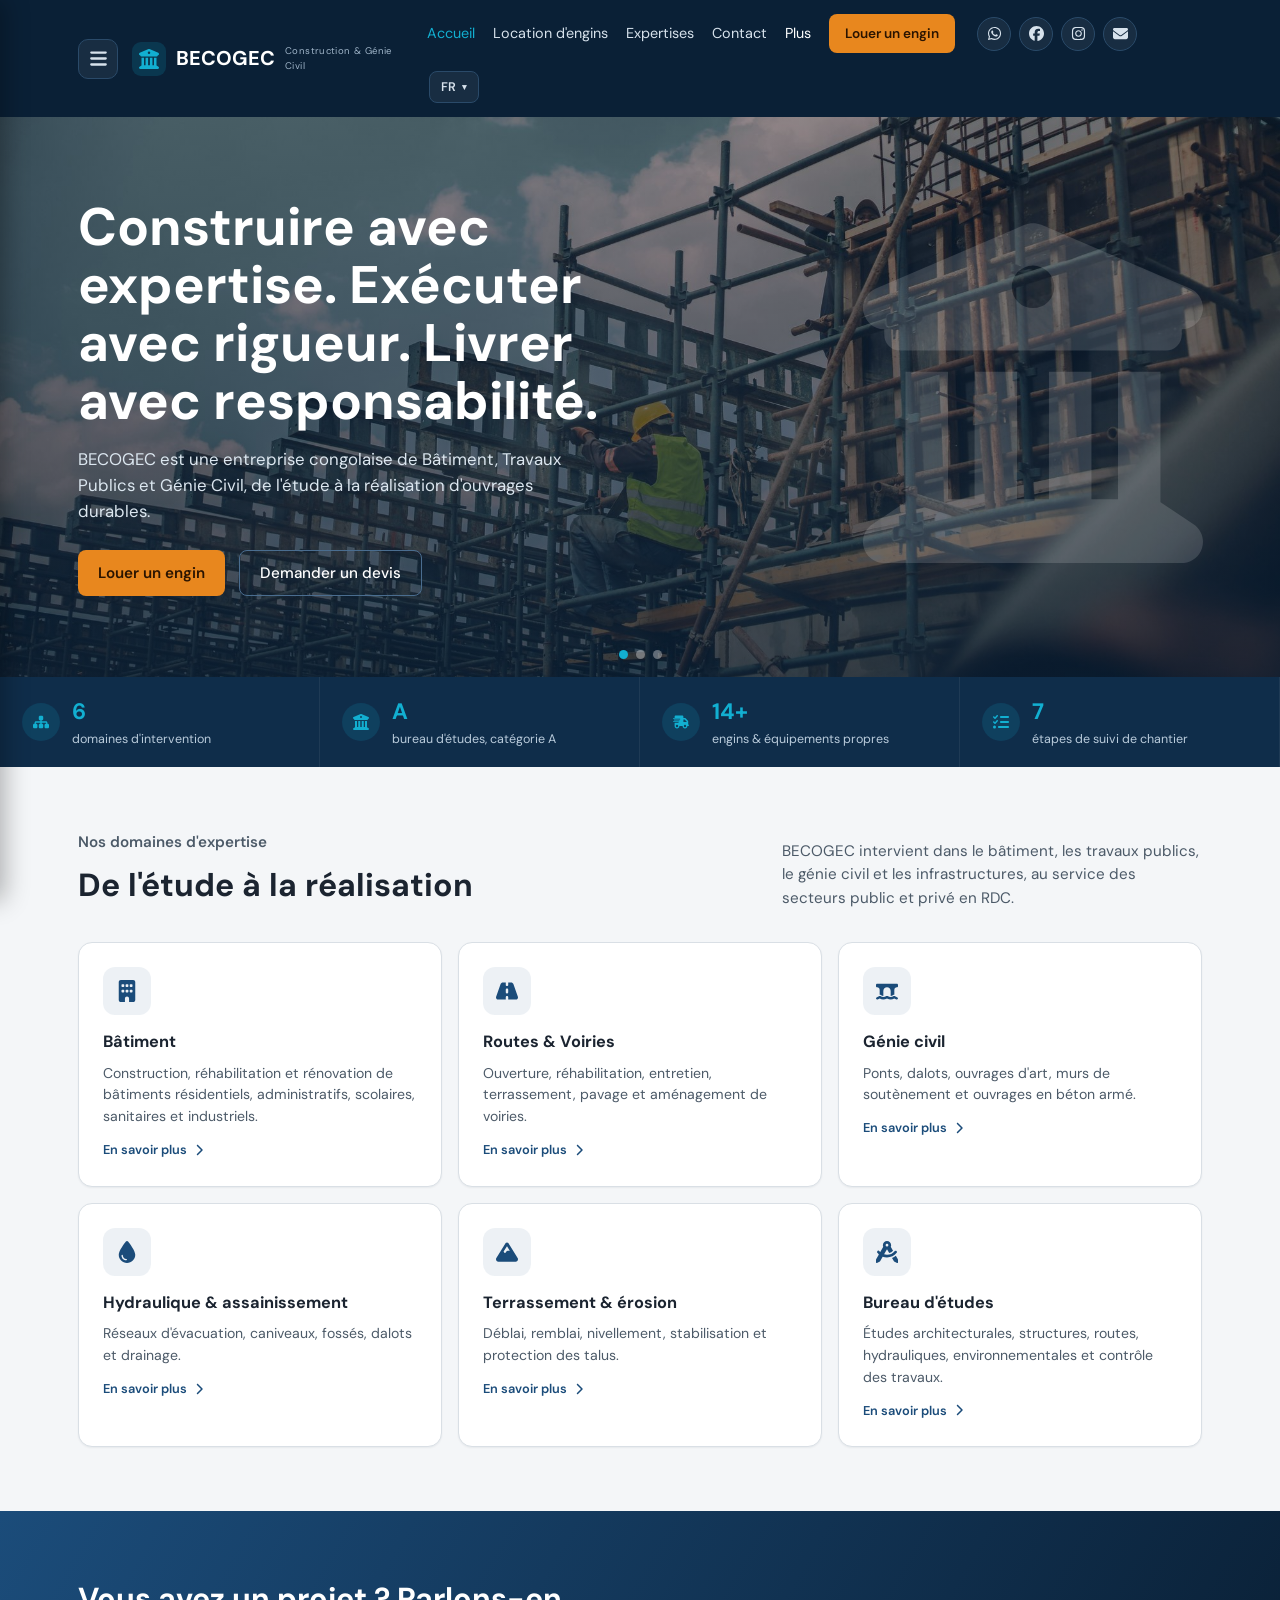
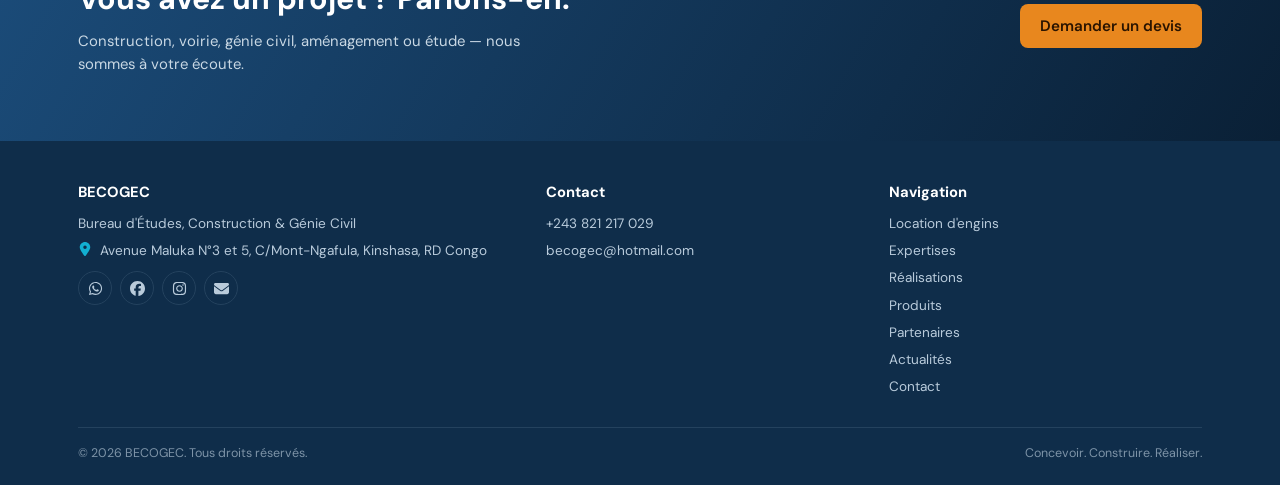
==== commit 8c541394: "Menu langue en liste deroulante, icone localisation sur adresse" ====
--- a/becogec-site/index.html
+++ b/becogec-site/index.html
@@ -38,9 +38,12 @@
         <a href="https://www.instagram.com/becogec?stkn=MWVrZWFvN2VrZmw0aQ==" target="_blank" rel="noopener" aria-label="Instagram" class="ic-ig"><span class="ico" data-icon="instagram" data-size="15"></span></a>
         <a href="mailto:becogec@hotmail.com" aria-label="Email" class="ic-mail"><span class="ico" data-icon="email" data-size="15"></span></a>
       </div>
-      <div class="langbtns">
-        <button data-lang="fr" class="active">FR</button>
-        <button data-lang="en">EN</button>
+      <div class="langdrop" id="langDrop">
+        <button type="button" class="langdrop-btn" id="langDropBtn" aria-haspopup="true" aria-expanded="false"><span id="langDropCurrent">FR</span><span class="caret">▾</span></button>
+        <div class="langdrop-menu langbtns">
+          <button type="button" data-lang="fr" class="active">Français</button>
+          <button type="button" data-lang="en">English</button>
+        </div>
       </div>
     </nav>
   </div>
@@ -319,7 +322,7 @@
 <footer>
   <div class="wrap">
     <div class="foot-grid">
-      <div><h4>BECOGEC</h4><p data-i18n="foot_tag">Bureau d'Études, Construction & Génie Civil</p><p>Avenue Maluka N°3 et 5, C/Mont-Ngafula, Kinshasa, RD Congo</p>
+      <div><h4>BECOGEC</h4><p data-i18n="foot_tag">Bureau d'Études, Construction & Génie Civil</p><p class="addr"><span class="ico" data-icon="lieu" data-size="14"></span><span>Avenue Maluka N°3 et 5, C/Mont-Ngafula, Kinshasa, RD Congo</span></p>
       <div class="foot-social">
         <a href="https://wa.me/243821217029" target="_blank" rel="noopener" aria-label="WhatsApp" class="ic-wa"><span class="ico" data-icon="whatsapp" data-size="15"></span></a>
         <a href="https://www.facebook.com/share/19UcqTzUCa/?mibextid=wwXIfr" target="_blank" rel="noopener" aria-label="Facebook" class="ic-fb"><span class="ico" data-icon="facebook" data-size="15"></span></a>
--- a/becogec-site/css/style.css
+++ b/becogec-site/css/style.css
@@ -61,6 +61,16 @@
 .langbtns{display:flex; gap:6px;}
 .langbtns button{background:none; border:1px solid #375676; color:#B9CBDB; padding:4px 9px; border-radius:6px; font-size:.75rem; cursor:pointer; font-family:'DM Sans',sans-serif; transition:background .15s,border-color .15s,color .15s;}
 .langbtns button.active{background:var(--cyan); border-color:var(--cyan); color:#03222c; font-weight:600;}
+
+.langdrop{position:relative; margin-left:2px;}
+.langdrop-btn{background:rgba(255,255,255,.06); border:1px solid #2A4A69; color:#D7E2EC; padding:7px 11px; border-radius:8px; font-size:.78rem; font-weight:600; cursor:pointer; font-family:'DM Sans',sans-serif; display:inline-flex; align-items:center; gap:6px; transition:background .15s,border-color .15s,color .15s;}
+.langdrop-btn .caret{font-size:.7em;}
+.langdrop-btn:hover, .langdrop.open .langdrop-btn{background:rgba(18,175,209,.14); border-color:var(--cyan); color:var(--cyan);}
+.langdrop-menu.langbtns{display:none; position:absolute; top:calc(100% + 10px); right:0; left:auto; flex-direction:column; gap:2px; background:#fff; border:1px solid #E3E8EC; border-radius:var(--radius); box-shadow:var(--shadow-md); padding:8px; min-width:140px; z-index:40;}
+.langdrop.open .langdrop-menu.langbtns{display:flex;}
+.langdrop-menu.langbtns button{border:none; background:none; color:var(--ink); text-align:left; padding:8px 10px; border-radius:8px; font-size:.85rem; white-space:nowrap;}
+.langdrop-menu.langbtns button:hover{background:#F3F6F8;}
+.langdrop-menu.langbtns button.active{background:var(--steel-tint); color:var(--steel); font-weight:600;}
 .cta-btn{background:var(--amber); color:#2A1400; padding:9px 16px; border-radius:8px; font-weight:600; font-size:.85rem; text-decoration:none; white-space:nowrap; transition:transform .15s,box-shadow .15s;}
 .cta-btn:hover{transform:translateY(-2px); box-shadow:0 6px 16px rgba(232,135,30,.35);}
 @media(max-width:920px){.navlinks{display:none;}}
@@ -269,6 +279,8 @@
 .foot-grid{display:grid; grid-template-columns:1.4fr 1fr 1fr; gap:30px; padding-bottom:24px; border-bottom:1px solid #24425E;}
 .foot-grid h4{color:#fff; font-size:.92rem; margin-bottom:10px;}
 .foot-grid p, .foot-grid a{display:block; color:#B9CBDB; text-decoration:none; margin-bottom:6px;}
+.foot-grid p.addr{display:flex; align-items:flex-start; gap:8px;}
+.foot-grid p.addr .ico{color:var(--cyan); flex-shrink:0; margin-top:2px;}
 .foot-social{display:flex; gap:8px; margin-top:10px;}
 .foot-social a{width:34px; height:34px; border-radius:50%; border:1px solid #24425E; color:#B9CBDB; display:flex; align-items:center; justify-content:center; transition:background .15s,border-color .15s,color .15s,transform .15s;}
 .foot-social a:hover{transform:translateY(-2px);}
